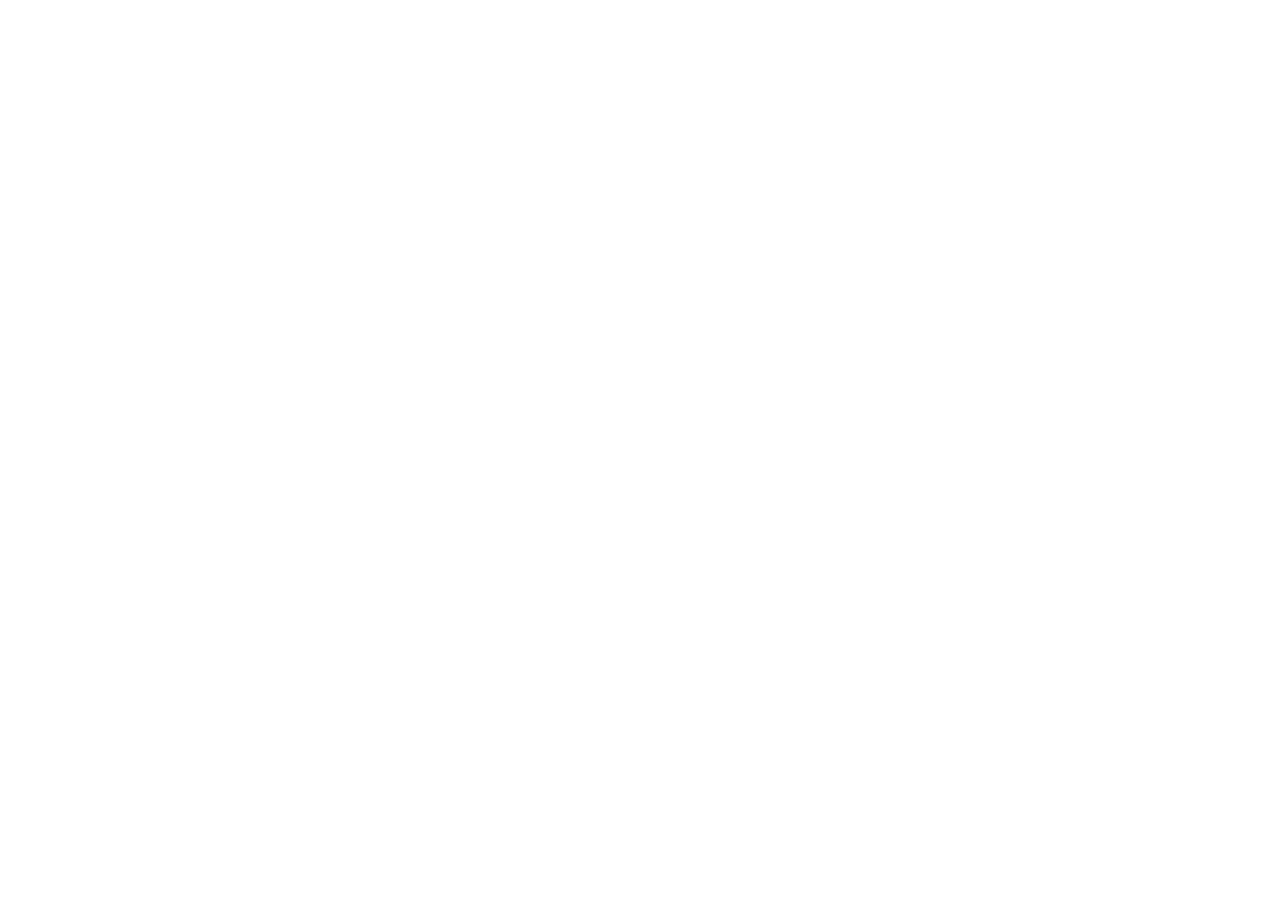
==== index.html @ 0631e87c "first commit" ====
<!DOCTYPE html>
<html lang="en">
<head>
    <meta charset="UTF-8">
    <meta name="viewport" content="width=device-width, initial-scale=1.0">
    <title>Document</title>
    <link rel="stylesheet" href="./style.css">
    <script defer src="./script.js"></script>
</head>
<body>


</body>
</html>
---- style.css ----
@media screen and (max-width: 768px) {
body{
        display: flex; 
        flex-direction: column;
        align-items: center;
        text-align: center;
    }
}
@media screen and (min-width: 768px) and (max-width: 1280px) {
body{
        display: grid;
        grid-template-columns: 1fr 6fr;
        grid-template-rows: 20vh 60vh 10vh;
        
    }
}
@media screen and (min-width: 1280px) {
body{
        display: grid;
        grid-template-columns: 1fr 6fr;
        grid-template-rows: 10vh 40vh 10vh;
        
    }
}
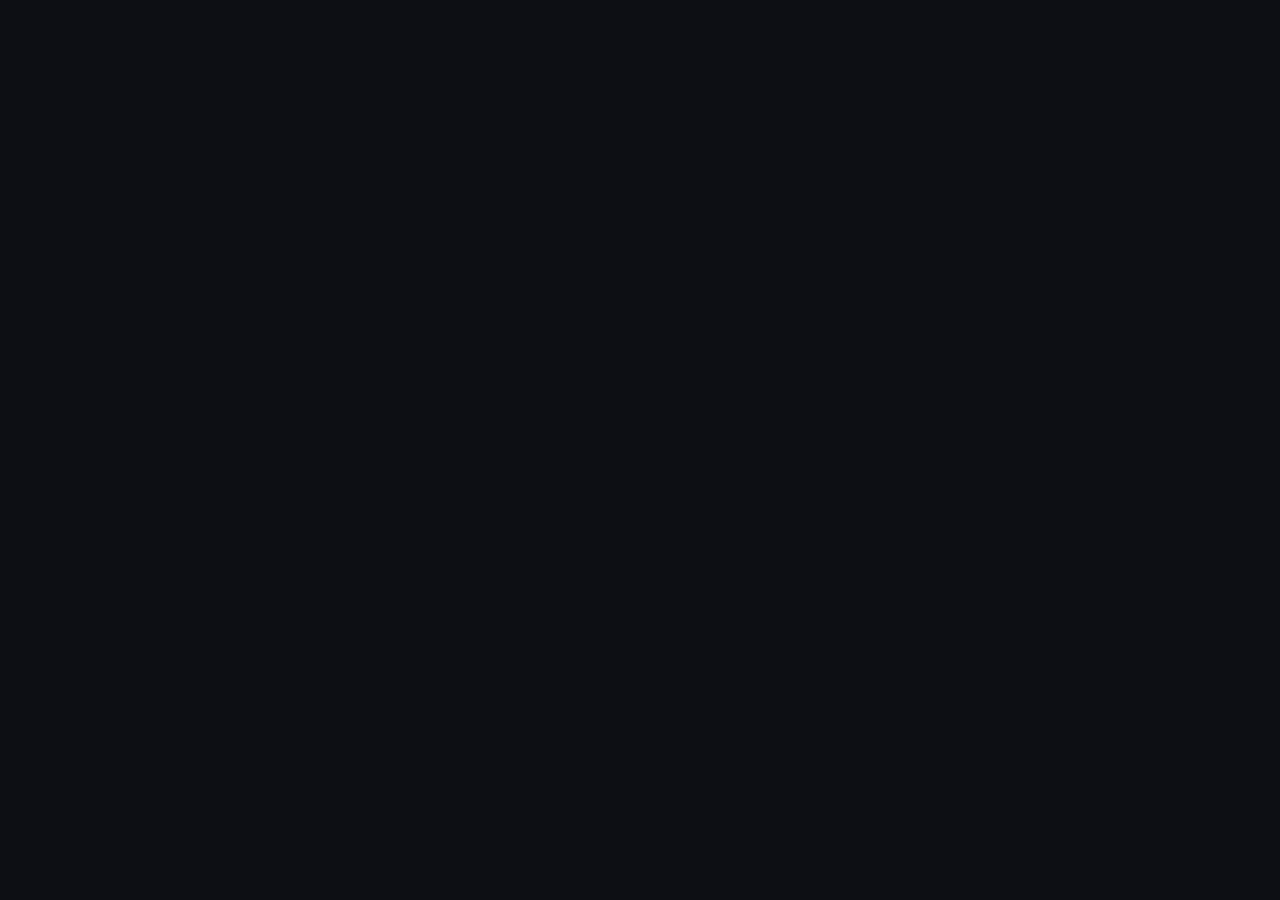
==== commit 2d1bcf3d: "första dag" ====
--- a/index.html
+++ b/index.html
@@ -3,9 +3,12 @@
 <head>
     <meta charset="UTF-8">
     <meta name="viewport" content="width=device-width, initial-scale=1.0">
-    <title>Document</title>
+    <title>TechShop</title>
     <link rel="stylesheet" href="./style.css">
     <script defer src="./script.js"></script>
+    <link rel="preconnect" href="https://fonts.googleapis.com">
+  <link rel="preconnect" href="https://fonts.gstatic.com" crossorigin>
+  <link href="https://fonts.googleapis.com/css2?family=Space+Grotesk:wght@400;500;600;700&family=Syne:wght@700;800&family=JetBrains+Mono:wght@400;600&display=swap" rel="stylesheet">
 </head>
 <body>
 
--- a/style.css
+++ b/style.css
@@ -1,4 +1,86 @@
-@media screen and (max-width: 768px) {
+@import url('https://fonts.googleapis.com/css2?family=Space+Grotesk:wght@400;500;600;700&family=Syne:wght@700;800&family=JetBrains+Mono:wght@400;600&display=swap');
+/* --- CSS Variabler --- */
+:root {
+  --bg-page:         #0D0F14;
+  --bg-card:         #161920;
+  --bg-nav:          #0D0F14;
+  --bg-hero:         #111318;
+  --color-accent:    #00E5FF;
+  --color-accent2:   #7C4DFF;
+  --color-price:     #00E5FF;
+  --color-text:      #E8EAF0;
+  --color-muted:     #8890A4;
+  --color-border:    #252A35;
+  --color-success:   #00BFA5;
+  --color-danger:    #FF5252;
+  --font-heading:    'Syne', sans-serif;
+  --font-body:       'Space Grotesk', sans-serif;
+  --font-mono:       'JetBrains Mono', monospace;
+  --shadow-card:     0 4px 24px rgba(0, 229, 255, 0.06);
+  --shadow-hover:    0 8px 40px rgba(0, 229, 255, 0.18);
+  --radius:          12px;
+  --radius-sm:       8px;
+  --transition:      all 0.25s cubic-bezier(0.4, 0, 0.2, 1);
+
+  /* Textstorlekar – Dator */
+  --h1-size:  2.6rem;
+  --h2-size:  1.8rem;
+  --h3-size:  1.2rem;
+  --p-size:   1rem;
+}
+
+*, *::before, *::after {
+  box-sizing: border-box;
+  margin: 0;
+  padding: 0;
+}
+
+html {
+  scroll-behavior: smooth;
+  font-size: 16px;
+}
+
+body {
+  font-family: var(--font-body);
+  background-color: var(--bg-page);
+  color: var(--color-text);
+  line-height: 1.6;
+  min-height: 100vh;
+}
+
+a {
+  color: var(--color-accent);
+  text-decoration: none;
+  transition: var(--transition);
+}
+
+a:hover, a:focus {
+  color: #fff;
+  text-decoration: underline;
+  outline: 2px solid var(--color-accent);
+  outline-offset: 2px;
+}
+
+/* --- TABLETT: 2 kolumner (768px – 1199px) --- */
+@media (max-width: 1199px) {
+  :root {
+    --h1-size: 2rem;
+    --h2-size: 1.5rem;
+    --h3-size: 1.1rem;
+    --p-size:  0.95rem;
+  }
+
+}
+
+/* --- MOBIL: 1 kolumn (under 768px) --- */
+@media (max-width: 767px) {
+  :root {
+    --h1-size: 1.7rem;
+    --h2-size: 1.25rem;
+    --h3-size: 1rem;
+    --p-size:  0.9rem;
+  }
+
 body{
         display: flex; 
         flex-direction: column;
@@ -6,19 +88,3 @@
         text-align: center;
     }
 }
-@media screen and (min-width: 768px) and (max-width: 1280px) {
-body{
-        display: grid;
-        grid-template-columns: 1fr 6fr;
-        grid-template-rows: 20vh 60vh 10vh;
-        
-    }
-}
-@media screen and (min-width: 1280px) {
-body{
-        display: grid;
-        grid-template-columns: 1fr 6fr;
-        grid-template-rows: 10vh 40vh 10vh;
-        
-    }
-}
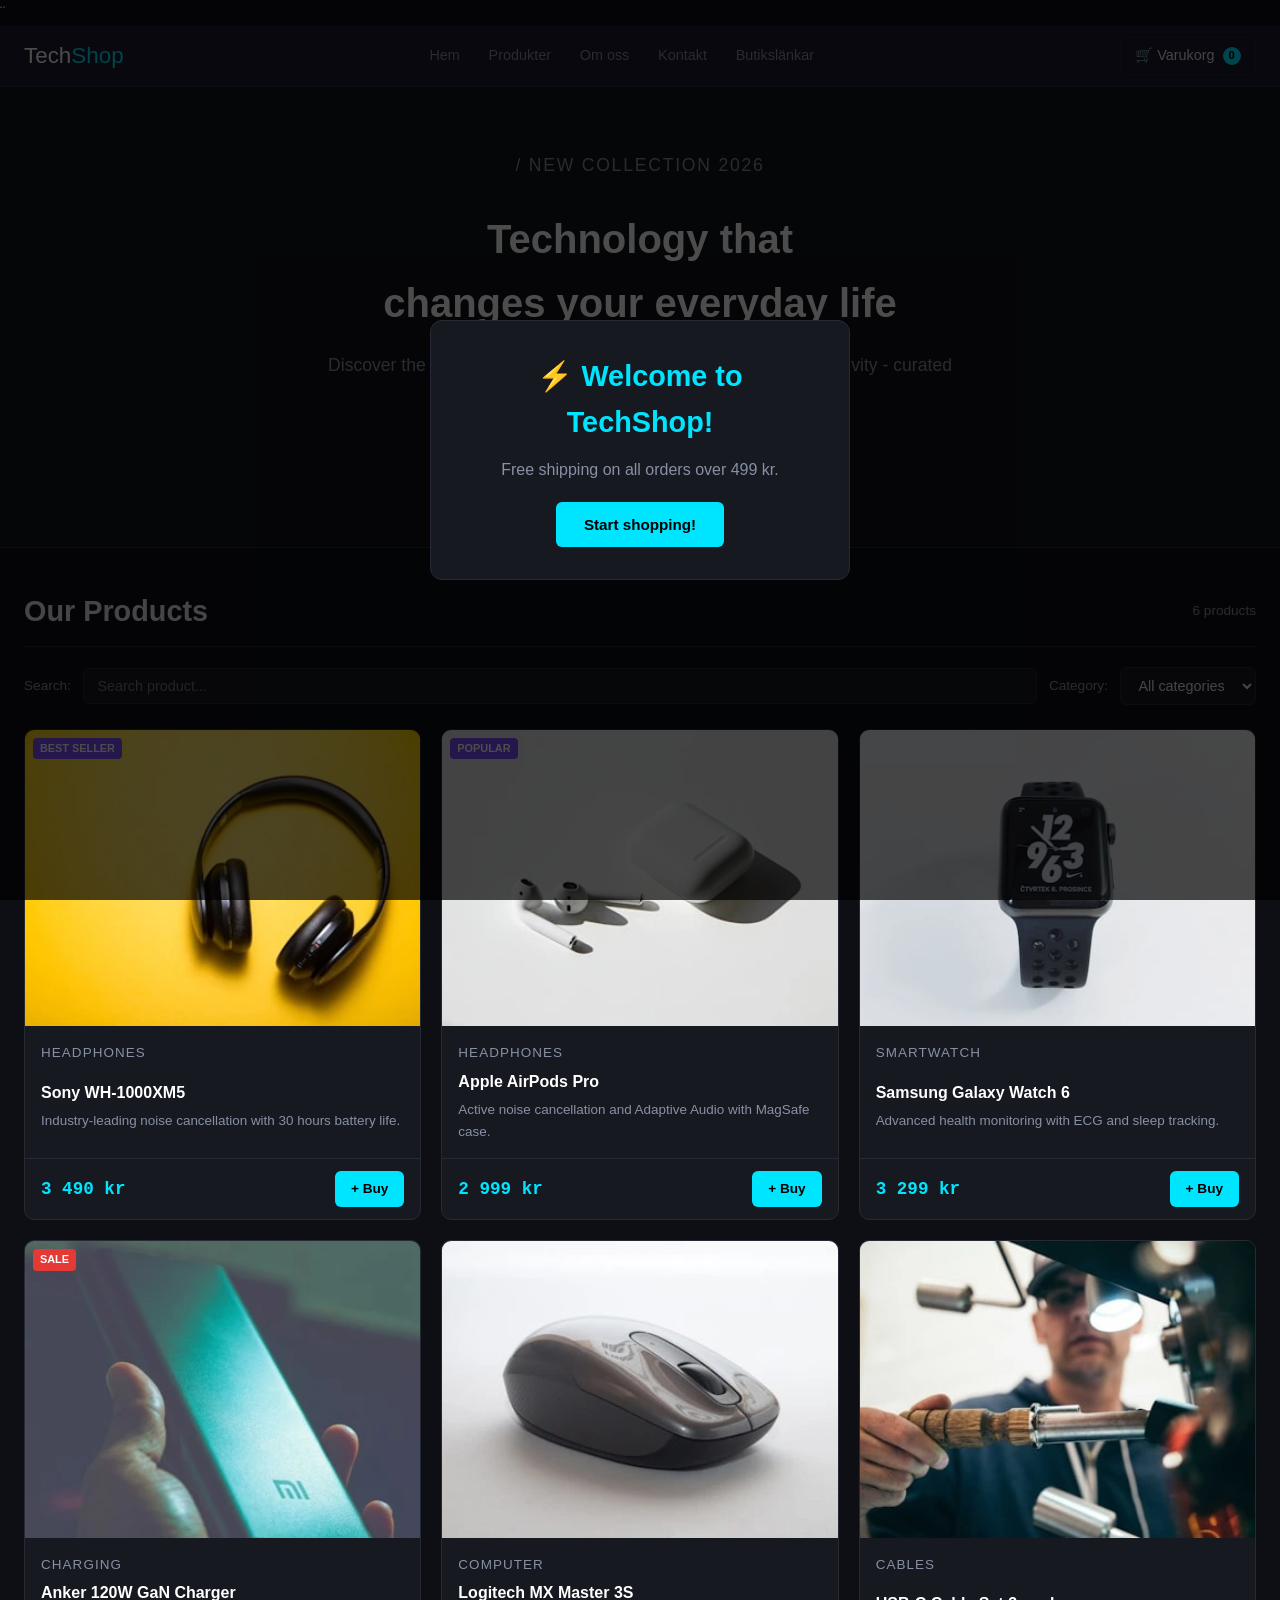
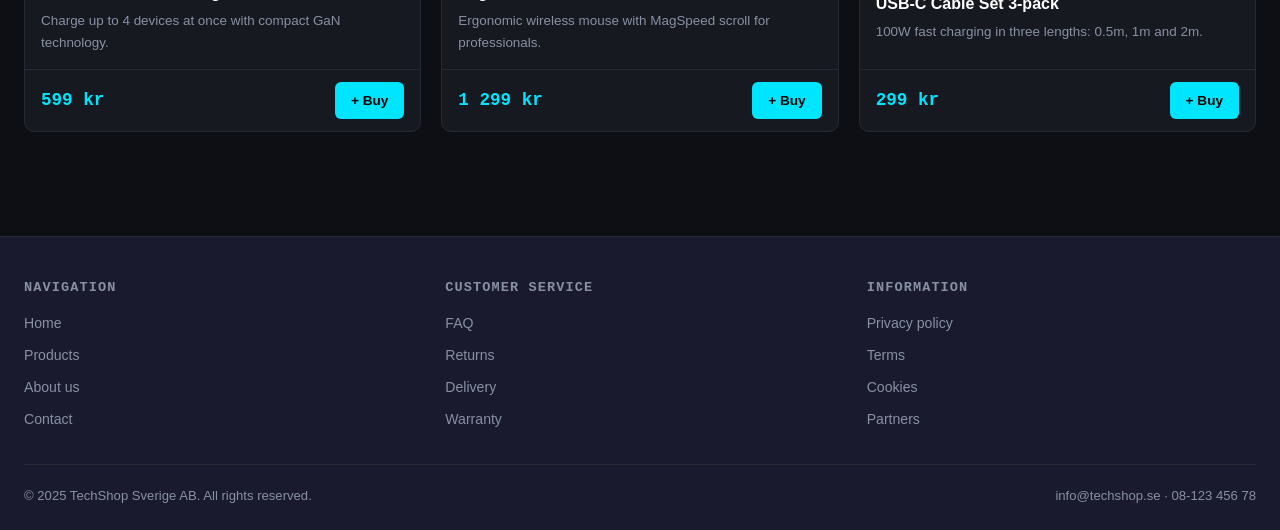
==== commit 3e680768: "Js,Css,typ-klar" ====
--- a/index.html
+++ b/index.html
@@ -10,8 +10,267 @@
   <link rel="preconnect" href="https://fonts.gstatic.com" crossorigin>
   <link href="https://fonts.googleapis.com/css2?family=Space+Grotesk:wght@400;500;600;700&family=Syne:wght@700;800&family=JetBrains+Mono:wght@400;600&display=swap" rel="stylesheet">
 </head>
-<body>
-
-
+<body>¨
+
+<!-- SIDHUVUD -->
+<header class="site-header">
+  <div class="nav-inner">
+
+    <a class="logo" href="#">Tech<span>Shop</span></a>
+
+    <ul class="nav-links">
+      <li><a href="#">Hem</a></li>
+      <li><a href="#">Produkter</a></li>
+      <li><a href="#">Om oss</a></li>
+      <li><a href="#">Kontakt</a></li>
+      <li><a href="#">Butikslänkar</a></li>
+    </ul>
+
+    <button class="varukorg-btn" onclick="oppnaVarukorg()" type="button">
+      🛒 Varukorg
+      <span class="varukorg-antal">0</span>
+    </button>
+
+    <button class="hamburger" onclick="toggleMobiMeny()" type="button" aria-label="toggler">
+      <span></span>
+      <span></span>
+      <span></span>
+    </button>
+
+  </div>
+
+  <nav id="mobileMenu" aria-label="Menu">
+    <a href="#">🏠 Hem</a>
+    <a href="#">🛍️ Produkter</a>
+    <a href="#">[i] Om oss</a>
+    <a href="#">📞 Kontakt</a>
+    <a href="#">🔗 Butikslänkar</a>
+    <a href="#">🛒 Varukorg</a>
+  </nav>
+</header>
+
+
+<!-- HERO-SEKTION -->
+<section class="hero">
+  <div class="hero-inner">
+    <p class="hero-label">/ New collection 2026</p>
+    <h1>Technology that<br>changes your everyday life</h1>
+    <p>Discover the best gadgets for audio, time, productivity and connectivity - curated for you.</p>
+    <a href="#products" class="hero-btn">See products →</a>
+  </div>
+</section>
+
+
+<!-- PRODUKTER -->
+<section id="products">
+  <div class="section-header">
+    <h2>Our Products</h2>
+    <span>6 products</span>
+  </div>
+
+  <!-- Sök och filter -->
+  <div class="search-bar">
+    <label for="search-input">Search:</label>
+    <input
+      type="search"
+      id="search-input"
+      placeholder="Search product..."
+      oninput="filterProducts()"
+      autocomplete="off">
+
+    <label for="filter-category">Category:</label>
+    <select id="filter-category" onchange="filterProducts()">
+      <option value="">All categories</option>
+      <option value="Headphones">Headphones</option>
+      <option value="Smartwatch">Smartwatch</option>
+      <option value="Charging">Charging</option>
+      <option value="Computer">Computer</option>
+      <option value="Cables">Cables</option>
+    </select>
+  </div>
+
+  <!-- Produktgrid -->
+  <div class="product-grid" id="product-grid">
+
+    <article class="product-card">
+      <div class="card-img">
+        <span class="badge">Best seller</span>
+        <img src="img/web 2.1.webp" alt="Sony WH-1000XM5 headphones">
+      </div>
+
+      <div class="card-info">
+        <p class="category">Headphones</p>
+        <h3>Sony WH-1000XM5</h3>
+        <p>Industry-leading noise cancellation with 30 hours battery life.</p>
+      </div>
+      <div class="card-footer">
+        <span class="price">3 490 kr</span>
+        <button type="button" onclick="addToCart(1)">+ Buy</button>
+      </div>
+    </article>
+
+    <article class="product-card">
+      <div class="card-img">
+        <span class="badge">Popular</span>
+        <img src="img/web 2.11.webp" alt="Apple AirPods Pro earbuds">
+      </div>
+      <div class="card-info">
+        <p class="category">Headphones</p>
+        <h3>Apple AirPods Pro</h3>
+        <p>Active noise cancellation and Adaptive Audio with MagSafe case.</p>
+      </div>
+      <div class="card-footer">
+        <span class="price">2 999 kr</span>
+        <button type="button" onclick="addToCart(2)">+ Buy</button>
+      </div>
+    </article>
+
+    <article class="product-card">
+      <div class="card-img">
+        <img src="img/web 2.12.webp" alt="Samsung Galaxy Watch 6 smartwatch">
+      </div>
+      <div class="card-info">
+        <p class="category">Smartwatch</p>
+        <h3>Samsung Galaxy Watch 6</h3>
+        <p>Advanced health monitoring with ECG and sleep tracking.</p>
+      </div>
+      <div class="card-footer">
+        <span class="price">3 299 kr</span>
+        <button type="button" onclick="addToCart(3)">+ Buy</button>
+      </div>
+    </article>
+
+    <article class="product-card">
+      <div class="card-img">
+        <span class="badge sale">Sale</span>
+        <img src="img/web 2.13.webp" alt="Anker 120W GaN charger">
+      </div>
+      <div class="card-info">
+        <p class="category">Charging</p>
+        <h3>Anker 120W GaN Charger</h3>
+        <p>Charge up to 4 devices at once with compact GaN technology.</p>
+      </div>
+      <div class="card-footer">
+        <span class="price">599 kr</span>
+        <button type="button" onclick="addToCart(4)">+ Buy</button>
+      </div>
+    </article>
+
+    <article class="product-card">
+      <div class="card-img">
+        <img src="img/web 2.14.webp" alt="Logitech MX Master 3S mouse">
+      </div>
+      <div class="card-info">
+        <p class="category">Computer</p>
+        <h3>Logitech MX Master 3S</h3>
+        <p>Ergonomic wireless mouse with MagSpeed scroll for professionals.</p>
+      </div>
+      <div class="card-footer">
+        <span class="price">1 299 kr</span>
+        <button type="button" onclick="addToCart(5)">+ Buy</button>
+      </div>
+    </article>
+
+    <article class="product-card">
+      <div class="card-img">
+        <img src="img/web 2.15.webp" alt="USB-C cable set 3-pack">
+      </div>
+      <div class="card-info">
+        <p class="category">Cables</p>
+        <h3>USB-C Cable Set 3-pack</h3>
+        <p>100W fast charging in three lengths: 0.5m, 1m and 2m.</p>
+      </div>
+      <div class="card-footer">
+        <span class="price">299 kr</span>
+        <button type="button" onclick="addToCart(6)">+ Buy</button>
+      </div>
+    </article>
+
+  </div>
+</section>
+
+
+<!-- SIDFOT -->
+<footer>
+  <div class="footer-links">
+    <nav aria-label="Navigering">
+      <h3>Navigation</h3>
+      <ul>
+        <li><a href="#">Home</a></li>
+        <li><a href="#">Products</a></li>
+        <li><a href="#">About us</a></li>
+        <li><a href="#">Contact</a></li>
+      </ul>
+    </nav>
+
+    <nav aria-label="Kundtjänst">
+      <h3>Customer service</h3>
+      <ul>
+        <li><a href="#">FAQ</a></li>
+        <li><a href="#">Returns</a></li>
+        <li><a href="#">Delivery</a></li>
+        <li><a href="#">Warranty</a></li>
+      </ul>
+    </nav>
+
+    <nav aria-label="Information">
+      <h3>Information</h3>
+      <ul>
+        <li><a href="#">Privacy policy</a></li>
+        <li><a href="#">Terms</a></li>
+        <li><a href="#">Cookies</a></li>
+        <li><a href="#">Partners</a></li>
+      </ul>
+    </nav>
+
+  </div>
+
+  <div class="footer-bottom">
+    <span>© 2025 TechShop Sverige AB. All rights reserved.</span>
+    <span>info@techshop.se · 08-123 456 78</span>
+  </div>
+</footer>
+
+
+<!-- VARUKORG -->
+<div class="overlay" id="overlay" onclick="stangVarukorg()"></div>
+
+<aside class="cart-panel" id="cart-panel">
+  <div class="cart-top">
+    <h2>🛒 Cart</h2>
+    <button onclick="stangVarukorg()" type="button">✕</button>
+  </div>
+
+  <div class="cart-items" id="cart-items">
+
+  <!-- fylls av JS -->
+  </div>
+
+  <div class="cart-bottom">
+    <div class="cart-total">
+      <span>Total:</span>
+      <span id="cart-total">0 kr</span>
+    </div>
+    <button class="checkout-btn" onclick="checkout()" type="button">Go to checkout →</button>
+    <button class="clear-btn" onclick="clearCart()" type="button">Clear cart</button>
+  </div>
+</aside>
+
+
+<!-- VÄLKOMST-POPUP -->
+<div class="popup" id="popup">
+  <div class="popup-box">
+    <h2>⚡ Welcome to TechShop!</h2>
+    <p>Free shipping on all orders over 499 kr.</p>
+    <button onclick="closePopup()" type="button">Start shopping!</button>
+  </div>
+</div>
+
+
+<!-- TOAST-NOTIFIKATION -->
+<div class="toast" id="toast"></div>
+
+
+<script src="js/script.js"></script>
 </body>
-</html>+</html>
--- a/style.css
+++ b/style.css
@@ -1,90 +1,779 @@
-@import url('https://fonts.googleapis.com/css2?family=Space+Grotesk:wght@400;500;600;700&family=Syne:wght@700;800&family=JetBrains+Mono:wght@400;600&display=swap');
-/* --- CSS Variabler --- */
+/* Variabler */
 :root {
-  --bg-page:         #0D0F14;
-  --bg-card:         #161920;
-  --bg-nav:          #0D0F14;
-  --bg-hero:         #111318;
-  --color-accent:    #00E5FF;
-  --color-accent2:   #7C4DFF;
-  --color-price:     #00E5FF;
-  --color-text:      #E8EAF0;
-  --color-muted:     #8890A4;
-  --color-border:    #252A35;
-  --color-success:   #00BFA5;
-  --color-danger:    #FF5252;
-  --font-heading:    'Syne', sans-serif;
-  --font-body:       'Space Grotesk', sans-serif;
-  --font-mono:       'JetBrains Mono', monospace;
-  --shadow-card:     0 4px 24px rgba(0, 229, 255, 0.06);
-  --shadow-hover:    0 8px 40px rgba(0, 229, 255, 0.18);
-  --radius:          12px;
-  --radius-sm:       8px;
-  --transition:      all 0.25s cubic-bezier(0.4, 0, 0.2, 1);
-
-  /* Textstorlekar – Dator */
-  --h1-size:  2.6rem;
-  --h2-size:  1.8rem;
-  --h3-size:  1.2rem;
-  --p-size:   1rem;
-}
-
-*, *::before, *::after {
+  --bg:      #0D0F14;
+  --bg-card: #161920;
+  --nav-bg:  #1A1A2E;
+  --accent:  #00E5FF;
+  --text:    #E8EAF0;
+  --muted:   #8890A4;
+  --border:  #252A35;
+}
+
+/* Reset */
+* {
   box-sizing: border-box;
   margin: 0;
   padding: 0;
 }
 
-html {
-  scroll-behavior: smooth;
-  font-size: 16px;
-}
-
-body {
-  font-family: var(--font-body);
-  background-color: var(--bg-page);
-  color: var(--color-text);
+body, button {
+  background-color: var(--bg);
+  color: var(--text);
+  font-family: 'Space Grotesk', Arial, sans-serif;
   line-height: 1.6;
-  min-height: 100vh;
-}
+}
+
+h1, h2, h3 {
+  font-family: 'Syne', sans-serif;
+}
+
+h1 { font-size: 2.5rem; }
+h2 { font-size: 1.8rem; }
+h3 { font-size: 1.1rem; }
 
 a {
-  color: var(--color-accent);
+  color: var(--accent);
   text-decoration: none;
-  transition: var(--transition);
-}
-
-a:hover, a:focus {
-  color: #fff;
+}
+
+a:hover {
   text-decoration: underline;
-  outline: 2px solid var(--color-accent);
-  outline-offset: 2px;
-}
-
-/* --- TABLETT: 2 kolumner (768px – 1199px) --- */
-@media (max-width: 1199px) {
-  :root {
-    --h1-size: 2rem;
-    --h2-size: 1.5rem;
-    --h3-size: 1.1rem;
-    --p-size:  0.95rem;
+}
+
+img {
+  max-width: 100%;
+}
+
+ul {
+  list-style: none;
+}
+
+/* Sishuvud*/
+.site-header {
+  background-color: var(--nav-bg);
+  border-bottom: 1px solid var(--border);
+  position: sticky;
+  top: 0;
+  z-index: 100;
+}
+
+.nav-inner {
+  display: flex;
+  align-items: center;
+  justify-content: space-between;
+  max-width: 1300px;
+  margin: 0 auto;
+  padding: 0 1.5rem;
+  height: 60px;
+}
+
+.logo {
+  font-family: 'Syne', sans-serif;
+  font-size: 1.4rem;
+  color: #fff;
+  text-decoration: none;
+}
+
+.logo span {
+  color: var(--accent);
+}
+
+.nav-links {
+  display: flex;
+  gap: 0.2rem;
+}
+
+.nav-links a {
+  color: var(--muted);
+  padding: 0.4rem 0.8rem;
+  border-radius: 6px;
+  font-size: 0.9rem;
+  text-decoration: none;
+}
+
+.nav-links a:hover {
+  color: #fff;
+  background-color: rgba(255,255,255,0.06);
+}
+
+.varukorg-btn {
+  background: none;
+  border: 1px solid var(--border);
+  border-radius: 6px;
+  color: var(--text);
+  font-size: 0.9rem;
+  padding: 0.4rem 0.9rem;
+  cursor: pointer;
+  display: flex;
+  align-items: center;
+  gap: 0.5rem;
+}
+
+.varukorg-btn:hover {
+  border-color: var(--accent);
+  color: var(--accent);
+}
+
+.varukorg-antal {
+  background-color: var(--accent);
+  color: #000;
+  font-size: 0.7rem;
+  font-weight: 700;
+  width: 18px;
+  height: 18px;
+  border-radius: 50%;
+  display: flex;
+  align-items: center;
+  justify-content: center;
+}
+
+/* Hamburger/döljs på dator */
+.hamburger {
+  display: none;
+  flex-direction: column;
+  gap: 5px;
+  background: none;
+  border: 1px solid var(--border);
+  border-radius: 6px;
+  padding: 0.4rem 0.55rem;
+  cursor: pointer;
+}
+
+.hamburger span {
+  display: block;
+  width: 20px;
+  height: 2px;
+  background-color: var(--text);
+}
+
+/* Mobilmeny */
+#mobileMenu {
+  display: none;
+  flex-direction: column;
+  background-color: var(--nav-bg);
+  border-top: 1px solid var(--border);
+  padding: 0.75rem 1.5rem;
+}
+
+#mobileMenu a {
+  color: var(--muted);
+  padding: 0.6rem 0;
+  border-bottom: 1px solid var(--border);
+  font-size: 1rem;
+}
+
+#mobileMenu a:hover {
+  color: #fff;
+  text-decoration: none;
+}
+
+#mobileMenu.open {
+  display: flex;
+}
+
+/* HERO */
+.hero {
+  background-color: #111318;
+  border-bottom: 1px solid var(--border);
+  padding: 4rem 1.5rem;
+  text-align: center;
+}
+
+.hero-inner {
+  max-width: 640px;
+  margin: 0 auto;
+}
+
+.hero-label {
+  color: var(--accent);
+  font-size: 0.8rem;
+  letter-spacing: 0.1em;
+  text-transform: uppercase;
+  margin-bottom: 1rem;
+}
+
+.hero h1 {
+  color: #fff;
+  margin-bottom: 1rem;
+}
+
+.hero-inner p {
+  color: var(--muted);
+  font-size: 1.1rem;
+  margin-bottom: 1.75rem;
+}
+
+.hero-btn {
+  background-color: var(--accent);
+  color: #000;
+  font-family: 'Space Grotesk', sans-serif;
+  font-weight: 700;
+  font-size: 0.95rem;
+  padding: 0.75rem 1.75rem;
+  border-radius: 8px;
+  text-decoration: none;
+  display: inline-block;
+}
+
+.hero-btn:hover {
+  background-color: #fff;
+}
+
+/* Produkter */
+#products {
+  max-width: 1300px;
+  margin: 0 auto;
+  padding: 2.5rem 1.5rem;
+}
+
+.section-header {
+  display: flex;
+  justify-content: space-between;
+  align-items: center;
+  margin-bottom: 1.25rem;
+  padding-bottom: 0.75rem;
+  border-bottom: 1px solid var(--border);
+}
+
+.section-header span {
+  color: var(--muted);
+  font-size: 0.85rem;
+}
+
+/* Sökfält */
+.search-bar {
+  display: flex;
+  align-items: center;
+  gap: 0.75rem;
+  margin-bottom: 1.5rem;
+  flex-wrap: wrap;
+}
+
+.search-bar label {
+  color: var(--muted);
+  font-size: 0.85rem;
+}
+
+.search-bar input {
+  flex: 1;
+  min-width: 180px;
+  background-color: var(--bg-card);
+  border: 1px solid var(--border);
+  border-radius: 6px;
+  color: var(--text);
+  font-family: 'Space Grotesk', sans-serif;
+  font-size: 0.9rem;
+  padding: 0.55rem 0.85rem;
+}
+
+.search-bar input:focus {
+  outline: 2px solid var(--accent);
+  border-color: var(--accent);
+}
+
+.search-bar select {
+  background-color: var(--bg-card);
+  border: 1px solid var(--border);
+  border-radius: 6px;
+  color: var(--text);
+  font-family: 'Space Grotesk', sans-serif;
+  font-size: 0.9rem;
+  padding: 0.55rem 0.85rem;
+  cursor: pointer;
+}
+
+.search-bar select:focus {
+  outline: 2px solid var(--accent);
+}
+
+/* PRODUKTGRID - Dator: 3 kol, Surfplatta: 2 kol, Mobil: 1 kol */
+.product-grid {
+  display: grid;
+  grid-template-columns: repeat(3, 1fr);
+  gap: 1.25rem;
+}
+
+/* Produktkort */
+.product-card {
+  background-color: var(--bg-card);
+  border: 1px solid var(--border);
+  border-radius: 10px;
+  overflow: hidden;
+  display: flex;
+  flex-direction: column;
+}
+
+.product-card:hover {
+  border-color: rgba(0, 229, 255, 0.4);
+  transform: translateY(-3px);
+  transition: 0.2s;
+}
+
+.card-img {
+  background-color: #1a1d24;
+  aspect-ratio: 4/3;
+  overflow: hidden;
+  position: relative;
+}
+
+.card-img img {
+  width: 100%;
+  height: 100%;
+  object-fit: cover;
+}
+
+.badge {
+  position: absolute;
+  top: 8px;
+  left: 8px;
+  background-color: #7C4DFF;
+  color: #fff;
+  font-size: 0.68rem;
+  font-weight: 700;
+  padding: 2px 7px;
+  border-radius: 4px;
+  text-transform: uppercase;
+}
+
+.badge.sale {
+  background-color: #E53935;
+}
+
+.card-info {
+  padding: 1rem;
+  flex: 1;
+  display: flex;
+  flex-direction: column;
+  gap: 0.3rem;
+}
+
+.category {
+  color: var(--accent);
+  font-size: 0.72rem;
+  text-transform: uppercase;
+  letter-spacing: 0.08em;
+}
+
+.card-info h3 {
+  color: #fff;
+  font-size: 1rem;
+}
+
+.card-info p {
+  color: var(--muted);
+  font-size: 0.84rem;
+  flex: 1;
+}
+
+.card-footer {
+  display: flex;
+  align-items: center;
+  justify-content: space-between;
+  padding: 0.75rem 1rem;
+  border-top: 1px solid var(--border);
+}
+
+.price {
+  color: var(--accent);
+  font-family: 'JetBrains Mono', monospace;
+  font-size: 1.1rem;
+  font-weight: 600;
+}
+
+.card-footer button {
+  background-color: var(--accent);
+  color: #000;
+  border: none;
+  border-radius: 6px;
+  font-size: 0.85rem;
+  font-weight: 700;
+  padding: 0.45rem 1rem;
+  cursor: pointer;
+}
+
+.card-footer button:hover {
+  background-color: #fff;
+}
+
+.card-footer button.added {
+  background-color: #00BFA5;
+  color: #fff;
+}
+
+/* SIDFOT */
+footer {
+  background-color: var(--nav-bg);
+  border-top: 1px solid var(--border);
+  margin-top: 4rem;
+  padding: 2.5rem 1.5rem 1.5rem;
+}
+
+.footer-links {
+  max-width: 1300px;
+  margin: 0 auto;
+  display: grid;
+  grid-template-columns: repeat(3, 1fr);
+  gap: 2rem;
+  margin-bottom: 2rem;
+}
+
+.footer-links h3 {
+  font-size: 0.85rem;
+  font-family: monospace;
+  text-transform: uppercase;
+  letter-spacing: 0.08em;
+  color: var(--muted);
+  margin-bottom: 0.75rem;
+}
+
+.footer-links ul {
+  display: flex;
+  flex-direction: column;
+  gap: 0.4rem;
+}
+
+.footer-links a {
+  color: var(--muted);
+  font-size: 0.88rem;
+}
+
+.footer-links a:hover {
+  color: #fff;
+  text-decoration: none;
+}
+
+.footer-bottom {
+  max-width: 1300px;
+  margin: 0 auto;
+  display: flex;
+  justify-content: space-between;
+  flex-wrap: wrap;
+  gap: 0.5rem;
+  padding-top: 1.25rem;
+  border-top: 1px solid var(--border);
+  color: var(--muted);
+  font-size: 0.82rem;
+}
+
+/* VARUKORG */
+.overlay {
+  display: none;
+  position: fixed;
+  inset: 0;
+  background: rgba(0,0,0,0.6);
+  z-index: 200;
+}
+
+.overlay.open {
+  display: block;
+}
+
+.cart-panel {
+  position: fixed;
+  top: 0;
+  right: -420px;
+  width: 420px;
+  max-width: 100vw;
+  height: 100vh;
+  background-color: var(--bg-card);
+  border-left: 1px solid var(--border);
+  z-index: 201;
+  display: flex;
+  flex-direction: column;
+  transition: right 0.3s ease;
+}
+
+.cart-panel.open {
+  right: 0;
+}
+
+.cart-top {
+  display: flex;
+  justify-content: space-between;
+  align-items: center;
+  padding: 1.25rem 1.5rem;
+  border-bottom: 1px solid var(--border);
+}
+
+.cart-top h2 {
+  font-size: 1.1rem;
+}
+
+.cart-top button {
+  background: none;
+  border: 1px solid var(--border);
+  color: var(--text);
+  border-radius: 6px;
+  width: 32px;
+  height: 32px;
+  cursor: pointer;
+  font-size: 1rem;
+}
+
+.cart-top button:hover {
+  border-color: #FF5252;
+  color: #FF5252;
+}
+
+.cart-items {
+  flex: 1;
+  overflow-y: auto;
+  padding: 1rem 1.5rem;
+  display: flex;
+  flex-direction: column;
+  gap: 0.75rem;
+}
+
+.empty-msg {
+  text-align: center;
+  color: var(--muted);
+  padding: 2.5rem 1rem;
+}
+
+.cart-row {
+  background-color: var(--bg);
+  border: 1px solid var(--border);
+  border-radius: 8px;
+  display: flex;
+  align-items: center;
+  gap: 0.75rem;
+  padding: 0.75rem;
+}
+
+.cart-row img {
+  width: 50px;
+  height: 50px;
+  object-fit: cover;
+  border-radius: 6px;
+  background-color: #1a1d24;
+  flex-shrink: 0;
+}
+
+.cart-row-info {
+  flex: 1;
+}
+
+.cart-row-info p {
+  font-size: 0.88rem;
+  font-weight: 600;
+  color: #fff;
+}
+
+.cart-row-info span {
+  font-size: 0.82rem;
+  color: var(--accent);
+  font-family: monospace;
+}
+
+.qty {
+  display: flex;
+  align-items: center;
+  gap: 0.4rem;
+}
+
+.qty button {
+  background-color: var(--bg-card);
+  border: 1px solid var(--border);
+  color: var(--text);
+  border-radius: 4px;
+  width: 24px;
+  height: 24px;
+  cursor: pointer;
+}
+
+.qty button:hover {
+  border-color: var(--accent);
+  color: var(--accent);
+}
+
+.qty span {
+  font-size: 0.9rem;
+  min-width: 18px;
+  text-align: center;
+}
+
+.remove-btn {
+  background: none;
+  border: none;
+  color: var(--muted);
+  cursor: pointer;
+  font-size: 1rem;
+}
+
+.remove-btn:hover {
+  color: #FF5252;
+}
+
+.cart-bottom {
+  padding: 1.25rem 1.5rem;
+  border-top: 1px solid var(--border);
+  display: flex;
+  flex-direction: column;
+  gap: 0.75rem;
+}
+
+.cart-total {
+  display: flex;
+  justify-content: space-between;
+  align-items: center;
+}
+
+.cart-total span:first-child {
+  color: var(--muted);
+  font-size: 0.9rem;
+}
+
+#cart-total {
+  font-family: monospace;
+  font-size: 1.3rem;
+  font-weight: 700;
+  color: var(--accent);
+}
+
+.checkout-btn {
+  background-color: var(--accent);
+  color: #000;
+  border: none;
+  border-radius: 8px;
+  font-size: 1rem;
+  font-weight: 700;
+  padding: 0.85rem;
+  cursor: pointer;
+  width: 100%;
+}
+
+.checkout-btn:hover {
+  background-color: #fff;
+}
+
+.clear-btn {
+  background: none;
+  border: 1px solid var(--border);
+  color: var(--muted);
+  border-radius: 6px;
+  font-size: 0.85rem;
+  padding: 0.5rem;
+  cursor: pointer;
+  width: 100%;
+}
+
+.clear-btn:hover {
+  border-color: #FF5252;
+  color: #FF5252;
+}
+
+/* POPUP */
+.popup {
+  display: none;
+  position: fixed;
+  inset: 0;
+  background: rgba(0,0,0,0.7);
+  z-index: 500;
+  align-items: center;
+  justify-content: center;
+}
+
+.popup.open {
+  display: flex;
+}
+
+.popup-box {
+  background-color: var(--bg-card);
+  border: 1px solid var(--border);
+  border-radius: 12px;
+  padding: 2rem;
+  max-width: 420px;
+  width: 90%;
+  text-align: center;
+}
+
+.popup-box h2 {
+  color: var(--accent);
+  margin-bottom: 0.75rem;
+}
+
+.popup-box p {
+  color: var(--muted);
+  margin-bottom: 1.25rem;
+}
+
+.popup-box button {
+  background-color: var(--accent);
+  color: #000;
+  border: none;
+  border-radius: 6px;
+  font-weight: 700;
+  font-size: 0.95rem;
+  padding: 0.65rem 1.75rem;
+  cursor: pointer;
+}
+
+.popup-box button:hover {
+  background-color: #fff;
+}
+
+/* TOAST */
+.toast {
+  position: fixed;
+  bottom: 1.5rem;
+  left: 50%;
+  transform: translateX(-50%) translateY(80px);
+  background-color: #00BFA5;
+  color: #fff;
+  font-size: 0.9rem;
+  font-weight: 600;
+  padding: 0.65rem 1.4rem;
+  border-radius: 8px;
+  z-index: 300;
+  opacity: 0;
+  transition: all 0.3s ease;
+  pointer-events: none;
+}
+
+.toast.show {
+  opacity: 1;
+  transform: translateX(-50%) translateY(0);
+}
+
+/* SURFPLATTA/2 kolumner */
+@media (max-width: 1100px) { h1 {font-size:2rem;}
+
+  .product-grid {
+    grid-template-columns: repeat(2, 1fr);
   }
 
-}
-
-/* --- MOBIL: 1 kolumn (under 768px) --- */
-@media (max-width: 767px) {
-  :root {
-    --h1-size: 1.7rem;
-    --h2-size: 1.25rem;
-    --h3-size: 1rem;
-    --p-size:  0.9rem;
+  .footer-links {
+    grid-template-columns: repeat(2, 1fr);
   }
-
-body{
-        display: flex; 
-        flex-direction: column;
-        align-items: center;
-        text-align: center;
-    }
-}
+}
+
+/* MOBIL/1 kolumn */
+@media (max-width: 768px) {
+  h1 { font-size: 1.7rem; }
+  h2 { font-size: 1.25rem; }
+
+  .nav-links {
+    display: none;
+  }
+
+  .hamburger {
+    display: flex;
+  }
+
+  .product-grid {
+    grid-template-columns: 1fr;
+  }
+
+  .footer-links {
+    grid-template-columns: 1fr;
+  }
+
+  .footer-bottom {
+    flex-direction: column;
+  }
+
+  .search-bar {
+    flex-direction: column;
+    align-items: stretch;
+  }
+}
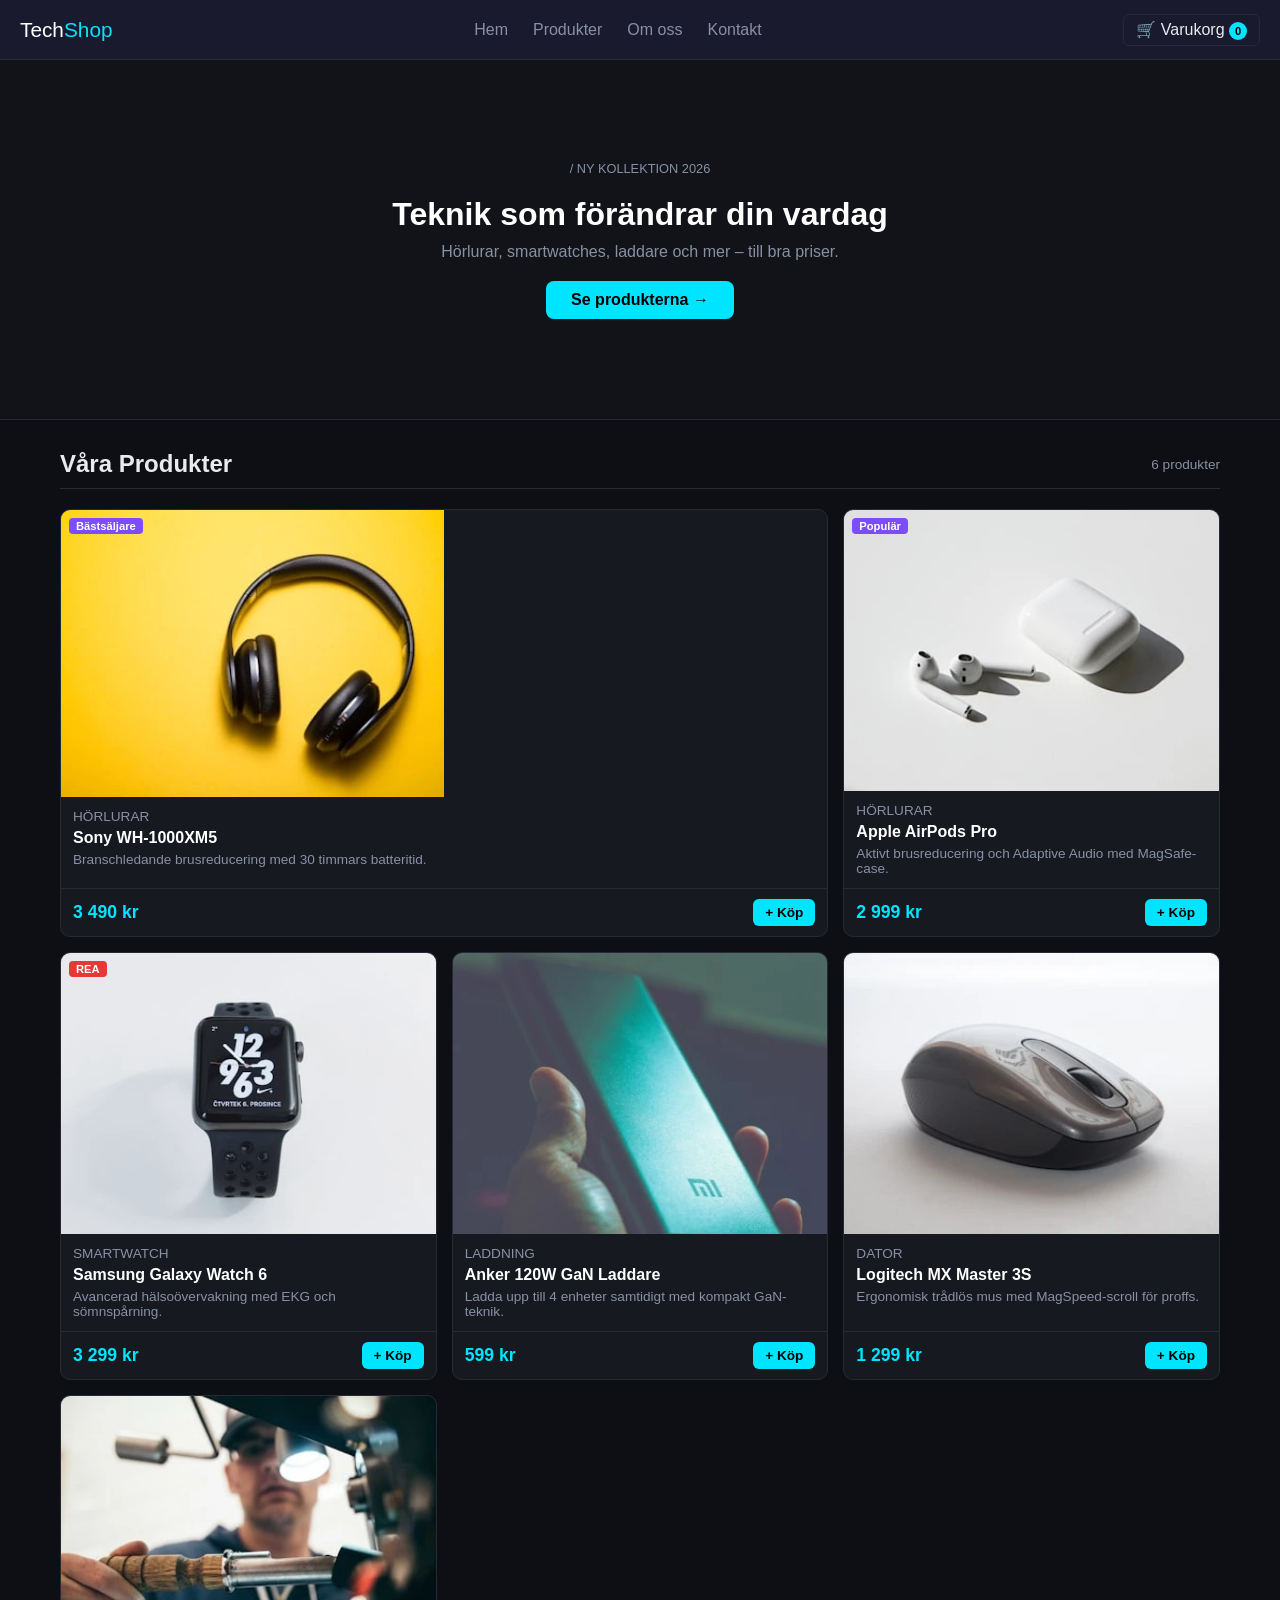
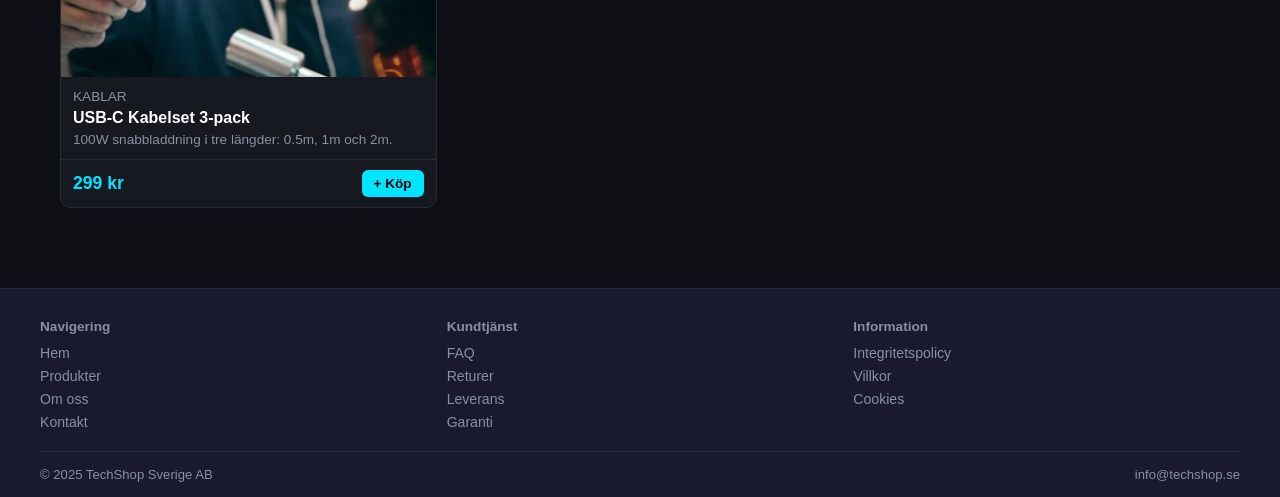
==== commit 0c155afb: "varukorg / main page html är klar" ====
--- a/index.html
+++ b/index.html
@@ -1,276 +1,187 @@
 <!DOCTYPE html>
-<html lang="en">
+<html lang="sv">
 <head>
-    <meta charset="UTF-8">
-    <meta name="viewport" content="width=device-width, initial-scale=1.0">
-    <title>TechShop</title>
-    <link rel="stylesheet" href="./style.css">
-    <script defer src="./script.js"></script>
-    <link rel="preconnect" href="https://fonts.googleapis.com">
+  <meta charset="UTF-8">
+  <meta name="viewport" content="width=device-width, initial-scale=1.0">
+  <title>TechShop</title>
+  <link rel="preconnect" href="https://fonts.googleapis.com">
   <link rel="preconnect" href="https://fonts.gstatic.com" crossorigin>
-  <link href="https://fonts.googleapis.com/css2?family=Space+Grotesk:wght@400;500;600;700&family=Syne:wght@700;800&family=JetBrains+Mono:wght@400;600&display=swap" rel="stylesheet">
+  <link href="https://fonts.googleapis.com/css2?family=Syne:wght@700&family=Space+Grotesk:wght@400;600&display=swap" rel="stylesheet">
+  <link rel="stylesheet" href="style.css">
 </head>
-<body>¨
+<body>
 
-<!-- SIDHUVUD -->
-<header class="site-header">
-  <div class="nav-inner">
+<!-- Sidhuvud -->
+<header class="sidhuvud">
+  <a class="logo" href="#">Tech<span>Shop</span></a>
 
-    <a class="logo" href="#">Tech<span>Shop</span></a>
+  <ul class="nav-lankar">
+    <li><a href="#">Hem</a></li>
+    <li><a href="#produkter">Produkter</a></li>
+    <li><a href="#">Om oss</a></li>
+    <li><a href="#">Kontakt</a></li>
+  </ul>
 
-    <ul class="nav-links">
-      <li><a href="#">Hem</a></li>
-      <li><a href="#">Produkter</a></li>
-      <li><a href="#">Om oss</a></li>
-      <li><a href="#">Kontakt</a></li>
-      <li><a href="#">Butikslänkar</a></li>
-    </ul>
-
-    <button class="varukorg-btn" onclick="oppnaVarukorg()" type="button">
-      🛒 Varukorg
-      <span class="varukorg-antal">0</span>
-    </button>
-
-    <button class="hamburger" onclick="toggleMobiMeny()" type="button" aria-label="toggler">
-      <span></span>
-      <span></span>
-      <span></span>
-    </button>
-
-  </div>
-
-  <nav id="mobileMenu" aria-label="Menu">
-    <a href="#">🏠 Hem</a>
-    <a href="#">🛍️ Produkter</a>
-    <a href="#">[i] Om oss</a>
-    <a href="#">📞 Kontakt</a>
-    <a href="#">🔗 Butikslänkar</a>
-    <a href="#">🛒 Varukorg</a>
-  </nav>
+  <a href="varukorg.html" class="varukorg-knapp">
+    🛒 Varukorg <span class="varukorg-antal" id="varukorg-antal">0</span>
+  </a>
 </header>
 
 
-<!-- HERO-SEKTION -->
+<!-- Hero -->
 <section class="hero">
   <div class="hero-inner">
-    <p class="hero-label">/ New collection 2026</p>
-    <h1>Technology that<br>changes your everyday life</h1>
-    <p>Discover the best gadgets for audio, time, productivity and connectivity - curated for you.</p>
-    <a href="#products" class="hero-btn">See products →</a>
+    <p class="hero-etikett">/ Ny kollektion 2026</p>
+    <h1>Teknik som förändrar din vardag</h1>
+    <p>Hörlurar, smartwatches, laddare och mer – till bra priser.</p>
+    <a href="#produkter" class="hero-knapp">Se produkterna →</a>
   </div>
 </section>
 
 
-<!-- PRODUKTER -->
-<section id="products">
-  <div class="section-header">
-    <h2>Our Products</h2>
-    <span>6 products</span>
+<!-- Produkter -->
+<section id="produkter">
+
+  <div class="sektion-rubrik">
+    <h2>Våra Produkter</h2>
+    <span>6 produkter</span>
   </div>
 
-  <!-- Sök och filter -->
-  <div class="search-bar">
-    <label for="search-input">Search:</label>
-    <input
-      type="search"
-      id="search-input"
-      placeholder="Search product..."
-      oninput="filterProducts()"
-      autocomplete="off">
+<div class="produkt-grid">
 
-    <label for="filter-category">Category:</label>
-    <select id="filter-category" onchange="filterProducts()">
-      <option value="">All categories</option>
-      <option value="Headphones">Headphones</option>
-      <option value="Smartwatch">Smartwatch</option>
-      <option value="Charging">Charging</option>
-      <option value="Computer">Computer</option>
-      <option value="Cables">Cables</option>
-    </select>
+<article class="produkt-kort kort-stor">
+  <div class="kort-bild">
+    <span class="badge">Bästsäljare</span>
+    <img src="img/web 2.1.webp" alt="Sony WH-1000XM5 trådlösa hörlurar med brusreducering">
   </div>
+  <div class="kort-info">
+    <p class="kategori">Hörlurar</p>
+    <h3>Sony WH-1000XM5</h3>
+    <p>Branschledande brusreducering med 30 timmars batteritid.</p>
+  </div>
+  <div class="kort-footer">
+    <span class="pris">3 490 kr</span>
+    <button type="button" onclick="laggTill('Sony WH-1000XM5', 3490)">+ Köp</button>
+  </div>
+</article>
 
-  <!-- Produktgrid -->
-  <div class="product-grid" id="product-grid">
+<article class="produkt-kort">
+  <div class="kort-bild">
+    <span class="badge">Populär</span>
+    <img src="img/web 2.11.webp" alt="Apple AirPods Pro med aktivt brusreducering och MagSafe">
+  </div>
+  <div class="kort-info">
+    <p class="kategori">Hörlurar</p>
+    <h3>Apple AirPods Pro</h3>
+    <p>Aktivt brusreducering och Adaptive Audio med MagSafe-case.</p>
+  </div>
+  <div class="kort-footer">
+    <span class="pris">2 999 kr</span>
+    <button type="button" onclick="laggTill('Apple AirPods Pro', 2999)">+ Köp</button>
+  </div>
+</article>
 
-    <article class="product-card">
-      <div class="card-img">
-        <span class="badge">Best seller</span>
-        <img src="img/web 2.1.webp" alt="Sony WH-1000XM5 headphones">
-      </div>
+<article class="produkt-kort">
+  <div class="kort-bild">
+    <span class="badge rea">REA</span>
+    <img src="img/web 2.12.webp" alt="Samsung Galaxy Watch 6 smartwatch med EKG och sömnspårning">
+  </div>
+  <div class="kort-info">
+    <p class="kategori">Smartwatch</p>
+    <h3>Samsung Galaxy Watch 6</h3>
+    <p>Avancerad hälsoövervakning med EKG och sömnspårning.</p>
+  </div>
+  <div class="kort-footer">
+    <span class="pris">3 299 kr</span>
+    <button type="button" onclick="laggTill('Samsung Galaxy Watch 6', 3299)">+ Köp</button>
+  </div>
+</article>
 
-      <div class="card-info">
-        <p class="category">Headphones</p>
-        <h3>Sony WH-1000XM5</h3>
-        <p>Industry-leading noise cancellation with 30 hours battery life.</p>
-      </div>
-      <div class="card-footer">
-        <span class="price">3 490 kr</span>
-        <button type="button" onclick="addToCart(1)">+ Buy</button>
-      </div>
-    </article>
+<article class="produkt-kort">
+  <div class="kort-bild">
+    <img src="img/web 2.13.webp" alt="Anker 120W GaN laddare för upp till 4 enheter">
+  </div>
+  <div class="kort-info">
+    <p class="kategori">Laddning</p>
+    <h3>Anker 120W GaN Laddare</h3>
+    <p>Ladda upp till 4 enheter samtidigt med kompakt GaN-teknik.</p>
+  </div>
+  <div class="kort-footer">
+    <span class="pris">599 kr</span>
+    <button type="button" onclick="laggTill('Anker 120W GaN Laddare', 599)">+ Köp</button>
+  </div>
+</article>
 
-    <article class="product-card">
-      <div class="card-img">
-        <span class="badge">Popular</span>
-        <img src="img/web 2.11.webp" alt="Apple AirPods Pro earbuds">
-      </div>
-      <div class="card-info">
-        <p class="category">Headphones</p>
-        <h3>Apple AirPods Pro</h3>
-        <p>Active noise cancellation and Adaptive Audio with MagSafe case.</p>
-      </div>
-      <div class="card-footer">
-        <span class="price">2 999 kr</span>
-        <button type="button" onclick="addToCart(2)">+ Buy</button>
-      </div>
-    </article>
+<article class="produkt-kort">
+  <div class="kort-bild">
+    <img src="img/web 2.14.webp" alt="Logitech MX Master 3S ergonomisk trådlös mus">
+  </div>
+  <div class="kort-info">
+    <p class="kategori">Dator</p>
+    <h3>Logitech MX Master 3S</h3>
+    <p>Ergonomisk trådlös mus med MagSpeed-scroll för proffs.</p>
+  </div>
+  <div class="kort-footer">
+    <span class="pris">1 299 kr</span>
+    <button type="button" onclick="laggTill('Logitech MX Master 3S', 1299)">+ Köp</button>
+  </div>
+</article>
 
-    <article class="product-card">
-      <div class="card-img">
-        <img src="img/web 2.12.webp" alt="Samsung Galaxy Watch 6 smartwatch">
-      </div>
-      <div class="card-info">
-        <p class="category">Smartwatch</p>
-        <h3>Samsung Galaxy Watch 6</h3>
-        <p>Advanced health monitoring with ECG and sleep tracking.</p>
-      </div>
-      <div class="card-footer">
-        <span class="price">3 299 kr</span>
-        <button type="button" onclick="addToCart(3)">+ Buy</button>
-      </div>
-    </article>
+<article class="produkt-kort">
+  <div class="kort-bild">
+    <img src="img/web 2.15.webp" alt="USB-C Kabelset 3-pack för snabbladdning i tre längder">
+  </div>
+  <div class="kort-info">
+    <p class="kategori">Kablar</p>
+    <h3>USB-C Kabelset 3-pack</h3>
+    <p>100W snabbladdning i tre längder: 0.5m, 1m och 2m.</p>
+  </div>
+  <div class="kort-footer">
+    <span class="pris">299 kr</span>
+    <button type="button" onclick="laggTill('USB-C Kabelset 3-pack', 299)">+ Köp</button>
+  </div>
+</article>
 
-    <article class="product-card">
-      <div class="card-img">
-        <span class="badge sale">Sale</span>
-        <img src="img/web 2.13.webp" alt="Anker 120W GaN charger">
-      </div>
-      <div class="card-info">
-        <p class="category">Charging</p>
-        <h3>Anker 120W GaN Charger</h3>
-        <p>Charge up to 4 devices at once with compact GaN technology.</p>
-      </div>
-      <div class="card-footer">
-        <span class="price">599 kr</span>
-        <button type="button" onclick="addToCart(4)">+ Buy</button>
-      </div>
-    </article>
-
-    <article class="product-card">
-      <div class="card-img">
-        <img src="img/web 2.14.webp" alt="Logitech MX Master 3S mouse">
-      </div>
-      <div class="card-info">
-        <p class="category">Computer</p>
-        <h3>Logitech MX Master 3S</h3>
-        <p>Ergonomic wireless mouse with MagSpeed scroll for professionals.</p>
-      </div>
-      <div class="card-footer">
-        <span class="price">1 299 kr</span>
-        <button type="button" onclick="addToCart(5)">+ Buy</button>
-      </div>
-    </article>
-
-    <article class="product-card">
-      <div class="card-img">
-        <img src="img/web 2.15.webp" alt="USB-C cable set 3-pack">
-      </div>
-      <div class="card-info">
-        <p class="category">Cables</p>
-        <h3>USB-C Cable Set 3-pack</h3>
-        <p>100W fast charging in three lengths: 0.5m, 1m and 2m.</p>
-      </div>
-      <div class="card-footer">
-        <span class="price">299 kr</span>
-        <button type="button" onclick="addToCart(6)">+ Buy</button>
-      </div>
-    </article>
-
-  </div>
+</div>
 </section>
 
 
-<!-- SIDFOT -->
+<!-- Sidfot -->
 <footer>
-  <div class="footer-links">
-    <nav aria-label="Navigering">
-      <h3>Navigation</h3>
-      <ul>
-        <li><a href="#">Home</a></li>
-        <li><a href="#">Products</a></li>
-        <li><a href="#">About us</a></li>
-        <li><a href="#">Contact</a></li>
-      </ul>
-    </nav>
-
-    <nav aria-label="Kundtjänst">
-      <h3>Customer service</h3>
-      <ul>
-        <li><a href="#">FAQ</a></li>
-        <li><a href="#">Returns</a></li>
-        <li><a href="#">Delivery</a></li>
-        <li><a href="#">Warranty</a></li>
-      </ul>
-    </nav>
-
-    <nav aria-label="Information">
-      <h3>Information</h3>
-      <ul>
-        <li><a href="#">Privacy policy</a></li>
-        <li><a href="#">Terms</a></li>
-        <li><a href="#">Cookies</a></li>
-        <li><a href="#">Partners</a></li>
-      </ul>
-    </nav>
-
-  </div>
-
-  <div class="footer-bottom">
-    <span>© 2025 TechShop Sverige AB. All rights reserved.</span>
-    <span>info@techshop.se · 08-123 456 78</span>
-  </div>
+<div class="footer-lankar">
+  <nav aria-label="Navigering">
+    <h3>Navigering</h3>
+    <ul>
+      <li><a href="#">Hem</a></li>
+      <li><a href="#produkter">Produkter</a></li>
+      <li><a href="#">Om oss</a></li>
+      <li><a href="#">Kontakt</a></li>
+    </ul>
+  </nav>
+  <nav aria-label="Kundtjänst">
+    <h3>Kundtjänst</h3>
+    <ul>
+      <li><a href="#">FAQ</a></li>
+      <li><a href="#">Returer</a></li>
+      <li><a href="#">Leverans</a></li>
+      <li><a href="#">Garanti</a></li>
+    </ul>
+  </nav>
+  <nav aria-label="Information">
+    <h3>Information</h3>
+    <ul>
+      <li><a href="#">Integritetspolicy</a></li>
+      <li><a href="#">Villkor</a></li>
+      <li><a href="#">Cookies</a></li>
+    </ul>
+  </nav>
+</div>
+<div class="footer-botten">
+  <span>© 2025 TechShop Sverige AB</span>
+  <span>info@techshop.se</span>
+</div>
 </footer>
 
-
-<!-- VARUKORG -->
-<div class="overlay" id="overlay" onclick="stangVarukorg()"></div>
-
-<aside class="cart-panel" id="cart-panel">
-  <div class="cart-top">
-    <h2>🛒 Cart</h2>
-    <button onclick="stangVarukorg()" type="button">✕</button>
-  </div>
-
-  <div class="cart-items" id="cart-items">
-
-  <!-- fylls av JS -->
-  </div>
-
-  <div class="cart-bottom">
-    <div class="cart-total">
-      <span>Total:</span>
-      <span id="cart-total">0 kr</span>
-    </div>
-    <button class="checkout-btn" onclick="checkout()" type="button">Go to checkout →</button>
-    <button class="clear-btn" onclick="clearCart()" type="button">Clear cart</button>
-  </div>
-</aside>
-
-
-<!-- VÄLKOMST-POPUP -->
-<div class="popup" id="popup">
-  <div class="popup-box">
-    <h2>⚡ Welcome to TechShop!</h2>
-    <p>Free shipping on all orders over 499 kr.</p>
-    <button onclick="closePopup()" type="button">Start shopping!</button>
-  </div>
-</div>
-
-
-<!-- TOAST-NOTIFIKATION -->
-<div class="toast" id="toast"></div>
-
-
-<script src="js/script.js"></script>
+<script src="script.js"></script>
 </body>
-</html>
+</html>
--- a/style.css
+++ b/style.css
@@ -1,779 +1,384 @@
-/* Variabler */
-:root {
-  --bg:      #0D0F14;
-  --bg-card: #161920;
-  --nav-bg:  #1A1A2E;
-  --accent:  #00E5FF;
-  --text:    #E8EAF0;
-  --muted:   #8890A4;
-  --border:  #252A35;
-}
-
-/* Reset */
 * {
-  box-sizing: border-box;
-  margin: 0;
-  padding: 0;
-}
-
-body, button {
-  background-color: var(--bg);
-  color: var(--text);
-  font-family: 'Space Grotesk', Arial, sans-serif;
-  line-height: 1.6;
-}
-
-h1, h2, h3 {
-  font-family: 'Syne', sans-serif;
-}
-
-h1 { font-size: 2.5rem; }
-h2 { font-size: 1.8rem; }
-h3 { font-size: 1.1rem; }
+    margin: 0;
+    padding: 0;
+    box-sizing: border-box;
+}
+
+body {
+    background-color: #0D0F14;
+    color: #E8EAF0;
+    font-family: Arial, sans-serif;
+    font-size: 16px;
+}
+
+/* Rubriker */
+h1 { font-size: 2rem; }
+h2 { font-size: 1.5rem; }
+h3 { font-size: 1rem; }
 
 a {
-  color: var(--accent);
-  text-decoration: none;
-}
-
-a:hover {
-  text-decoration: underline;
-}
-
-img {
-  max-width: 100%;
-}
-
-ul {
-  list-style: none;
-}
-
-/* Sishuvud*/
-.site-header {
-  background-color: var(--nav-bg);
-  border-bottom: 1px solid var(--border);
-  position: sticky;
-  top: 0;
-  z-index: 100;
-}
-
-.nav-inner {
-  display: flex;
-  align-items: center;
-  justify-content: space-between;
-  max-width: 1300px;
-  margin: 0 auto;
-  padding: 0 1.5rem;
-  height: 60px;
-}
-
-.logo {
-  font-family: 'Syne', sans-serif;
-  font-size: 1.4rem;
-  color: #fff;
-  text-decoration: none;
-}
-
-.logo span {
-  color: var(--accent);
-}
-
-.nav-links {
-  display: flex;
-  gap: 0.2rem;
-}
-
-.nav-links a {
-  color: var(--muted);
-  padding: 0.4rem 0.8rem;
-  border-radius: 6px;
-  font-size: 0.9rem;
-  text-decoration: none;
-}
-
-.nav-links a:hover {
-  color: #fff;
-  background-color: rgba(255,255,255,0.06);
-}
-
-.varukorg-btn {
-  background: none;
-  border: 1px solid var(--border);
-  border-radius: 6px;
-  color: var(--text);
-  font-size: 0.9rem;
-  padding: 0.4rem 0.9rem;
-  cursor: pointer;
-  display: flex;
-  align-items: center;
-  gap: 0.5rem;
-}
-
-.varukorg-btn:hover {
-  border-color: var(--accent);
-  color: var(--accent);
-}
+    color: #00E5FF;
+    text-decoration: none;
+}
+
+a:hover { text-decoration: underline; }
+a:focus, button:focus { outline: 2px solid #00E5FF; }
+
+img { max-width: 100%; display: block; }
+ul { list-style: none; }
+
+/* SIDHUVUD */
+
+.sidhuvud {
+    background-color: #1A1A2E;
+    border-bottom: 1px solid #252A35;
+    padding: 0 20px;
+    height: 60px;
+    display: flex;
+    align-items: center;
+    justify-content: space-between;
+}
+
+.logo { font-size: 1.3rem; color: white; }
+.logo > span { color: #00E5FF; }
+
+.nav-lankar {
+    display: flex;
+    gap: 5px;
+    list-style: none;
+}
+
+.nav-lankar a {
+    color: #8890A4;
+    padding: 5px 10px;
+    border-radius: 6px;
+}
+
+.nav-lankar a:hover {
+    color: white;
+    background-color: #ffffff15;
+    text-decoration: none;
+}
+
+.varukorg-knapp {
+    background: none;
+    border: 1px solid #252A35;
+    border-radius: 6px;
+    color: #E8EAF0;
+    padding: 5px 12px;
+    cursor: pointer;
+}
+
+.varukorg-knapp:hover { border-color: #00E5FF; color: #00E5FF; }
 
 .varukorg-antal {
-  background-color: var(--accent);
-  color: #000;
-  font-size: 0.7rem;
-  font-weight: 700;
-  width: 18px;
-  height: 18px;
-  border-radius: 50%;
-  display: flex;
-  align-items: center;
-  justify-content: center;
-}
-
-/* Hamburger/döljs på dator */
-.hamburger {
-  display: none;
-  flex-direction: column;
-  gap: 5px;
-  background: none;
-  border: 1px solid var(--border);
-  border-radius: 6px;
-  padding: 0.4rem 0.55rem;
-  cursor: pointer;
-}
-
-.hamburger span {
-  display: block;
-  width: 20px;
-  height: 2px;
-  background-color: var(--text);
-}
-
-/* Mobilmeny */
-#mobileMenu {
-  display: none;
-  flex-direction: column;
-  background-color: var(--nav-bg);
-  border-top: 1px solid var(--border);
-  padding: 0.75rem 1.5rem;
-}
-
-#mobileMenu a {
-  color: var(--muted);
-  padding: 0.6rem 0;
-  border-bottom: 1px solid var(--border);
-  font-size: 1rem;
-}
-
-#mobileMenu a:hover {
-  color: #fff;
-  text-decoration: none;
-}
-
-#mobileMenu.open {
-  display: flex;
+    background-color: #00E5FF;
+    color: black;
+    font-size: 0.7rem;
+    font-weight: bold;
+    width: 18px;
+    height: 18px;
+    border-radius: 50%;
+    display: inline-flex;
+    align-items: center;
+    justify-content: center;
 }
 
 /* HERO */
+
 .hero {
-  background-color: #111318;
-  border-bottom: 1px solid var(--border);
-  padding: 4rem 1.5rem;
-  text-align: center;
-}
-
-.hero-inner {
-  max-width: 640px;
-  margin: 0 auto;
-}
-
-.hero-label {
-  color: var(--accent);
-  font-size: 0.8rem;
-  letter-spacing: 0.1em;
-  text-transform: uppercase;
-  margin-bottom: 1rem;
-}
-
-.hero h1 {
-  color: #fff;
-  margin-bottom: 1rem;
-}
-
-.hero-inner p {
-  color: var(--muted);
-  font-size: 1.1rem;
-  margin-bottom: 1.75rem;
-}
-
-.hero-btn {
-  background-color: var(--accent);
-  color: #000;
-  font-family: 'Space Grotesk', sans-serif;
-  font-weight: 700;
-  font-size: 0.95rem;
-  padding: 0.75rem 1.75rem;
-  border-radius: 8px;
-  text-decoration: none;
-  display: inline-block;
-}
-
-.hero-btn:hover {
-  background-color: #fff;
-}
-
-/* Produkter */
-#products {
-  max-width: 1300px;
-  margin: 0 auto;
-  padding: 2.5rem 1.5rem;
-}
-
-.section-header {
-  display: flex;
-  justify-content: space-between;
-  align-items: center;
-  margin-bottom: 1.25rem;
-  padding-bottom: 0.75rem;
-  border-bottom: 1px solid var(--border);
-}
-
-.section-header span {
-  color: var(--muted);
-  font-size: 0.85rem;
-}
-
-/* Sökfält */
-.search-bar {
-  display: flex;
-  align-items: center;
-  gap: 0.75rem;
-  margin-bottom: 1.5rem;
-  flex-wrap: wrap;
-}
-
-.search-bar label {
-  color: var(--muted);
-  font-size: 0.85rem;
-}
-
-.search-bar input {
-  flex: 1;
-  min-width: 180px;
-  background-color: var(--bg-card);
-  border: 1px solid var(--border);
-  border-radius: 6px;
-  color: var(--text);
-  font-family: 'Space Grotesk', sans-serif;
-  font-size: 0.9rem;
-  padding: 0.55rem 0.85rem;
-}
-
-.search-bar input:focus {
-  outline: 2px solid var(--accent);
-  border-color: var(--accent);
-}
-
-.search-bar select {
-  background-color: var(--bg-card);
-  border: 1px solid var(--border);
-  border-radius: 6px;
-  color: var(--text);
-  font-family: 'Space Grotesk', sans-serif;
-  font-size: 0.9rem;
-  padding: 0.55rem 0.85rem;
-  cursor: pointer;
-}
-
-.search-bar select:focus {
-  outline: 2px solid var(--accent);
-}
-
-/* PRODUKTGRID - Dator: 3 kol, Surfplatta: 2 kol, Mobil: 1 kol */
-.product-grid {
-  display: grid;
-  grid-template-columns: repeat(3, 1fr);
-  gap: 1.25rem;
-}
-
-/* Produktkort */
-.product-card {
-  background-color: var(--bg-card);
-  border: 1px solid var(--border);
-  border-radius: 10px;
-  overflow: hidden;
-  display: flex;
-  flex-direction: column;
-}
-
-.product-card:hover {
-  border-color: rgba(0, 229, 255, 0.4);
-  transform: translateY(-3px);
-  transition: 0.2s;
-}
-
-.card-img {
-  background-color: #1a1d24;
-  aspect-ratio: 4/3;
-  overflow: hidden;
-  position: relative;
-}
-
-.card-img img {
-  width: 100%;
-  height: 100%;
-  object-fit: cover;
-}
+    background-color: #111318;
+    border-bottom: 1px solid #252A35;
+    min-height: 40vh;
+    display: flex;
+    align-items: center;
+    justify-content: center;
+    text-align: center;
+    padding: 40px 20px;
+}
+
+.hero-inner { max-width: 600px; }
+
+.hero-etikett {
+    color: #00E5FF;
+    font-size: 0.8rem;
+    text-transform: uppercase;
+    margin-bottom: 15px;
+}
+
+.hero h1 { color: white; margin-bottom: 10px; }
+.hero-inner > p { color: #8890A4; margin-bottom: 20px; }
+
+.hero-knapp {
+    background-color: #00E5FF;
+    color: black;
+    font-weight: bold;
+    padding: 10px 25px;
+    border-radius: 8px;
+    display: inline-block;
+}
+
+.hero-knapp:hover { background-color: white; text-decoration: none; }
+
+/* PRODUKTER */
+
+#produkter {
+    max-width: 1200px;
+    margin: 0 auto;
+    padding: 30px 20px;
+}
+
+.sektion-rubrik {
+    display: flex;
+    justify-content: space-between;
+    align-items: center;
+    border-bottom: 1px solid #252A35;
+    padding-bottom: 10px;
+    margin-bottom: 20px;
+}
+
+.sektion-rubrik span { color: #8890A4; font-size: 0.85rem; }
+
+
+
+/* PRODUKTGRID - 3 kolumner på dator */
+
+.produkt-grid {
+    display: grid;
+    grid-template-columns: repeat(3, 1fr);
+    gap: 15px;
+}
+
+/* Första kortet tar 2 kolumner */
+.kort-stor {
+    grid-column: 1 / 3;
+    grid-row: 1;
+    flex-direction: row;
+}
+
+.kort-stor .kort-bild { width: 50%; }
+.kort-stor .kort-info { flex: 1; }
+
+.produkt-kort {
+    background-color: #161920;
+    border: 1px solid #252A35;
+    border-radius: 10px;
+    overflow: hidden;
+    display: flex;
+    flex-direction: column;
+}
+
+.produkt-kort:hover {
+    border-color: #00E5FF50;
+    transform: translateY(-3px);
+    transition: 0.2s;
+}
+
+.kort-bild {
+    background-color: #1a1d24;
+    aspect-ratio: 4/3;
+    overflow: hidden;
+    position: relative;
+}
+
+.kort-bild img { width: 100%; height: 100%; object-fit: cover; }
 
 .badge {
-  position: absolute;
-  top: 8px;
-  left: 8px;
-  background-color: #7C4DFF;
-  color: #fff;
-  font-size: 0.68rem;
-  font-weight: 700;
-  padding: 2px 7px;
-  border-radius: 4px;
-  text-transform: uppercase;
-}
-
-.badge.sale {
-  background-color: #E53935;
-}
-
-.card-info {
-  padding: 1rem;
-  flex: 1;
-  display: flex;
-  flex-direction: column;
-  gap: 0.3rem;
-}
-
-.category {
-  color: var(--accent);
-  font-size: 0.72rem;
-  text-transform: uppercase;
-  letter-spacing: 0.08em;
-}
-
-.card-info h3 {
-  color: #fff;
-  font-size: 1rem;
-}
-
-.card-info p {
-  color: var(--muted);
-  font-size: 0.84rem;
-  flex: 1;
-}
-
-.card-footer {
-  display: flex;
-  align-items: center;
-  justify-content: space-between;
-  padding: 0.75rem 1rem;
-  border-top: 1px solid var(--border);
-}
-
-.price {
-  color: var(--accent);
-  font-family: 'JetBrains Mono', monospace;
-  font-size: 1.1rem;
-  font-weight: 600;
-}
-
-.card-footer button {
-  background-color: var(--accent);
-  color: #000;
-  border: none;
-  border-radius: 6px;
-  font-size: 0.85rem;
-  font-weight: 700;
-  padding: 0.45rem 1rem;
-  cursor: pointer;
-}
-
-.card-footer button:hover {
-  background-color: #fff;
-}
-
-.card-footer button.added {
-  background-color: #00BFA5;
-  color: #fff;
-}
+    position: absolute;
+    top: 8px;
+    left: 8px;
+    background-color: #7C4DFF;
+    color: white;
+    font-size: 0.7rem;
+    font-weight: bold;
+    padding: 2px 7px;
+    border-radius: 4px;
+}
+
+.badge.rea { background-color: #E53935; }
+
+.kort-info {
+    padding: 12px;
+    flex: 1;
+    display: flex;
+    flex-direction: column;
+    gap: 5px;
+}
+
+.kategori { color: #00E5FF; font-size: 0.75rem; text-transform: uppercase; }
+.kort-info h3 { color: white; }
+.kort-info p { color: #8890A4; font-size: 0.85rem; }
+
+.kort-footer {
+    display: flex;
+    align-items: center;
+    justify-content: space-between;
+    padding: 10px 12px;
+    border-top: 1px solid #252A35;
+}
+
+.pris { color: #00E5FF; font-size: 1.1rem; font-weight: bold; }
+
+.kort-footer > button {
+    background-color: #00E5FF;
+    color: black;
+    border: none;
+    border-radius: 6px;
+    font-size: 0.85rem;
+    font-weight: bold;
+    padding: 6px 12px;
+    cursor: pointer;
+}
+
+.kort-footer > button:hover { background-color: white; }
 
 /* SIDFOT */
+
 footer {
-  background-color: var(--nav-bg);
-  border-top: 1px solid var(--border);
-  margin-top: 4rem;
-  padding: 2.5rem 1.5rem 1.5rem;
-}
-
-.footer-links {
-  max-width: 1300px;
-  margin: 0 auto;
-  display: grid;
-  grid-template-columns: repeat(3, 1fr);
-  gap: 2rem;
-  margin-bottom: 2rem;
-}
-
-.footer-links h3 {
-  font-size: 0.85rem;
-  font-family: monospace;
-  text-transform: uppercase;
-  letter-spacing: 0.08em;
-  color: var(--muted);
-  margin-bottom: 0.75rem;
-}
-
-.footer-links ul {
-  display: flex;
-  flex-direction: column;
-  gap: 0.4rem;
-}
-
-.footer-links a {
-  color: var(--muted);
-  font-size: 0.88rem;
-}
-
-.footer-links a:hover {
-  color: #fff;
-  text-decoration: none;
-}
-
-.footer-bottom {
-  max-width: 1300px;
-  margin: 0 auto;
-  display: flex;
-  justify-content: space-between;
-  flex-wrap: wrap;
-  gap: 0.5rem;
-  padding-top: 1.25rem;
-  border-top: 1px solid var(--border);
-  color: var(--muted);
-  font-size: 0.82rem;
-}
-
-/* VARUKORG */
-.overlay {
-  display: none;
-  position: fixed;
-  inset: 0;
-  background: rgba(0,0,0,0.6);
-  z-index: 200;
-}
-
-.overlay.open {
-  display: block;
-}
-
-.cart-panel {
-  position: fixed;
-  top: 0;
-  right: -420px;
-  width: 420px;
-  max-width: 100vw;
-  height: 100vh;
-  background-color: var(--bg-card);
-  border-left: 1px solid var(--border);
-  z-index: 201;
-  display: flex;
-  flex-direction: column;
-  transition: right 0.3s ease;
-}
-
-.cart-panel.open {
-  right: 0;
-}
-
-.cart-top {
-  display: flex;
-  justify-content: space-between;
-  align-items: center;
-  padding: 1.25rem 1.5rem;
-  border-bottom: 1px solid var(--border);
-}
-
-.cart-top h2 {
-  font-size: 1.1rem;
-}
-
-.cart-top button {
-  background: none;
-  border: 1px solid var(--border);
-  color: var(--text);
-  border-radius: 6px;
-  width: 32px;
-  height: 32px;
-  cursor: pointer;
-  font-size: 1rem;
-}
-
-.cart-top button:hover {
-  border-color: #FF5252;
-  color: #FF5252;
-}
-
-.cart-items {
-  flex: 1;
-  overflow-y: auto;
-  padding: 1rem 1.5rem;
-  display: flex;
-  flex-direction: column;
-  gap: 0.75rem;
-}
-
-.empty-msg {
-  text-align: center;
-  color: var(--muted);
-  padding: 2.5rem 1rem;
-}
-
-.cart-row {
-  background-color: var(--bg);
-  border: 1px solid var(--border);
-  border-radius: 8px;
-  display: flex;
-  align-items: center;
-  gap: 0.75rem;
-  padding: 0.75rem;
-}
-
-.cart-row img {
-  width: 50px;
-  height: 50px;
-  object-fit: cover;
-  border-radius: 6px;
-  background-color: #1a1d24;
-  flex-shrink: 0;
-}
-
-.cart-row-info {
-  flex: 1;
-}
-
-.cart-row-info p {
-  font-size: 0.88rem;
-  font-weight: 600;
-  color: #fff;
-}
-
-.cart-row-info span {
-  font-size: 0.82rem;
-  color: var(--accent);
-  font-family: monospace;
-}
-
-.qty {
-  display: flex;
-  align-items: center;
-  gap: 0.4rem;
-}
-
-.qty button {
-  background-color: var(--bg-card);
-  border: 1px solid var(--border);
-  color: var(--text);
-  border-radius: 4px;
-  width: 24px;
-  height: 24px;
-  cursor: pointer;
-}
-
-.qty button:hover {
-  border-color: var(--accent);
-  color: var(--accent);
-}
-
-.qty span {
-  font-size: 0.9rem;
-  min-width: 18px;
-  text-align: center;
-}
-
-.remove-btn {
-  background: none;
-  border: none;
-  color: var(--muted);
-  cursor: pointer;
-  font-size: 1rem;
-}
-
-.remove-btn:hover {
-  color: #FF5252;
-}
-
-.cart-bottom {
-  padding: 1.25rem 1.5rem;
-  border-top: 1px solid var(--border);
-  display: flex;
-  flex-direction: column;
-  gap: 0.75rem;
-}
-
-.cart-total {
-  display: flex;
-  justify-content: space-between;
-  align-items: center;
-}
-
-.cart-total span:first-child {
-  color: var(--muted);
-  font-size: 0.9rem;
-}
-
-#cart-total {
-  font-family: monospace;
-  font-size: 1.3rem;
-  font-weight: 700;
-  color: var(--accent);
-}
-
-.checkout-btn {
-  background-color: var(--accent);
-  color: #000;
-  border: none;
-  border-radius: 8px;
-  font-size: 1rem;
-  font-weight: 700;
-  padding: 0.85rem;
-  cursor: pointer;
-  width: 100%;
-}
-
-.checkout-btn:hover {
-  background-color: #fff;
-}
-
-.clear-btn {
-  background: none;
-  border: 1px solid var(--border);
-  color: var(--muted);
-  border-radius: 6px;
-  font-size: 0.85rem;
-  padding: 0.5rem;
-  cursor: pointer;
-  width: 100%;
-}
-
-.clear-btn:hover {
-  border-color: #FF5252;
-  color: #FF5252;
-}
-
-/* POPUP */
-.popup {
-  display: none;
-  position: fixed;
-  inset: 0;
-  background: rgba(0,0,0,0.7);
-  z-index: 500;
-  align-items: center;
-  justify-content: center;
-}
-
-.popup.open {
-  display: flex;
-}
-
-.popup-box {
-  background-color: var(--bg-card);
-  border: 1px solid var(--border);
-  border-radius: 12px;
-  padding: 2rem;
-  max-width: 420px;
-  width: 90%;
-  text-align: center;
-}
-
-.popup-box h2 {
-  color: var(--accent);
-  margin-bottom: 0.75rem;
-}
-
-.popup-box p {
-  color: var(--muted);
-  margin-bottom: 1.25rem;
-}
-
-.popup-box button {
-  background-color: var(--accent);
-  color: #000;
-  border: none;
-  border-radius: 6px;
-  font-weight: 700;
-  font-size: 0.95rem;
-  padding: 0.65rem 1.75rem;
-  cursor: pointer;
-}
-
-.popup-box button:hover {
-  background-color: #fff;
-}
-
-/* TOAST */
-.toast {
-  position: fixed;
-  bottom: 1.5rem;
-  left: 50%;
-  transform: translateX(-50%) translateY(80px);
-  background-color: #00BFA5;
-  color: #fff;
-  font-size: 0.9rem;
-  font-weight: 600;
-  padding: 0.65rem 1.4rem;
-  border-radius: 8px;
-  z-index: 300;
-  opacity: 0;
-  transition: all 0.3s ease;
-  pointer-events: none;
-}
-
-.toast.show {
-  opacity: 1;
-  transform: translateX(-50%) translateY(0);
-}
-
-/* SURFPLATTA/2 kolumner */
-@media (max-width: 1100px) { h1 {font-size:2rem;}
-
-  .product-grid {
-    grid-template-columns: repeat(2, 1fr);
-  }
-
-  .footer-links {
-    grid-template-columns: repeat(2, 1fr);
-  }
-}
-
-/* MOBIL/1 kolumn */
+    background-color: #1A1A2E;
+    border-top: 1px solid #252A35;
+    margin-top: 50px;
+    padding: 30px 20px 15px;
+}
+
+.footer-lankar {
+    max-width: 1200px;
+    margin: 0 auto 20px;
+    display: grid;
+    grid-template-columns: repeat(3, 1fr);
+    gap: 20px;
+}
+
+.footer-lankar h3 { color: #8890A4; font-size: 0.85rem; margin-bottom: 10px; }
+.footer-lankar ul { display: flex; flex-direction: column; gap: 5px; }
+.footer-lankar a { color: #8890A4; font-size: 0.88rem; }
+.footer-lankar a:hover { color: #00E5FF; text-decoration: none; }
+
+.footer-botten {
+    max-width: 1200px;
+    margin: 0 auto;
+    display: flex;
+    justify-content: space-between;
+    border-top: 1px solid #252A35;
+    padding-top: 15px;
+    color: #8890A4;
+    font-size: 0.82rem;
+}
+
+/* SURFPLATTA - 2 kolumner */
+
+@media (max-width: 1100px) {
+    h1 { font-size: 1.8rem; }
+    h2 { font-size: 1.3rem; }
+    .produkt-grid { grid-template-columns: repeat(2, 1fr); }
+    .footer-lankar { grid-template-columns: repeat(2, 1fr); }
+    .kort-stor { grid-column: 1 / 3; flex-direction: column; }
+    .kort-stor .kort-bild { width: 100%; }
+}
+
+/* MOBIL - 1 kolumn */
+
 @media (max-width: 768px) {
-  h1 { font-size: 1.7rem; }
-  h2 { font-size: 1.25rem; }
-
-  .nav-links {
-    display: none;
-  }
-
-  .hamburger {
-    display: flex;
-  }
-
-  .product-grid {
-    grid-template-columns: 1fr;
-  }
-
-  .footer-links {
-    grid-template-columns: 1fr;
-  }
-
-  .footer-bottom {
+    h1 { font-size: 1.5rem; }
+    h2 { font-size: 1.2rem; }
+    .nav-lankar { display: none; }
+    .produkt-grid { grid-template-columns: 1fr; }
+    .footer-lankar { grid-template-columns: 1fr; }
+    .footer-botten { flex-direction: column; gap: 5px; }
+    .sokrad { flex-direction: column; }
+    .kort-stor { grid-column: 1; flex-direction: column; }
+}
+
+/* VARUKORG SIDA */
+
+#varukorg-sida {
+    max-width: 800px;
+    margin: 30px auto;
+    padding: 0 20px;
+}
+
+.tillbaka-lank {
+    display: inline-block;
+    margin-bottom: 20px;
+    color: #8890A4;
+}
+
+.tillbaka-lank:hover { color: #00E5FF; }
+
+#varukorg-sida h2 { margin-bottom: 20px; }
+
+/* Varje rad i varukorgen */
+.varukorg-rad {
+    background-color: #161920;
+    border: 1px solid #252A35;
+    border-radius: 8px;
+    display: flex;
+    align-items: center;
+    gap: 10px;
+    padding: 12px;
+    margin-bottom: 10px;
+}
+
+.varukorg-rad p { flex: 1; font-weight: bold; }
+.varukorg-rad span { color: #00E5FF; }
+
+.antal-kontroll { display: flex; align-items: center; gap: 5px; }
+
+.antal-kontroll button {
+    background-color: #252A35;
+    border: 1px solid #252A35;
+    color: white;
+    border-radius: 4px;
+    width: 24px;
+    height: 24px;
+    cursor: pointer;
+}
+
+.antal-kontroll button:hover { border-color: #00E5FF; color: #00E5FF; }
+
+.ta-bort {
+    background: none;
+    border: none;
+    color: #8890A4;
+    cursor: pointer;
+    font-size: 1rem;
+}
+
+.ta-bort:hover { color: #E53935; }
+
+/* Botten på varukorgs-sidan */
+#varukorg-botten {
+    border-top: 1px solid #252A35;
+    padding-top: 20px;
+    margin-top: 20px;
+    display: flex;
     flex-direction: column;
-  }
-
-  .search-bar {
-    flex-direction: column;
-    align-items: stretch;
-  }
-}
+    gap: 10px;
+}
+
+#varukorg-botten p { font-size: 1.2rem; }
+#total-pris { color: #00E5FF; }
+
+#varukorg-botten button {
+    padding: 10px;
+    border-radius: 8px;
+    cursor: pointer;
+    font-size: 1rem;
+    border: none;
+}
+
+#varukorg-botten button:first-of-type {
+    background-color: #00E5FF;
+    color: black;
+    font-weight: bold;
+}
+
+#varukorg-botten button:first-of-type:hover { background-color: white; }
+
+#varukorg-botten button:last-of-type {
+    background: none;
+    border: 1px solid #252A35;
+    color: #8890A4;
+}
+
+#varukorg-botten button:last-of-type:hover { border-color: #E53935; color: #E53935; }
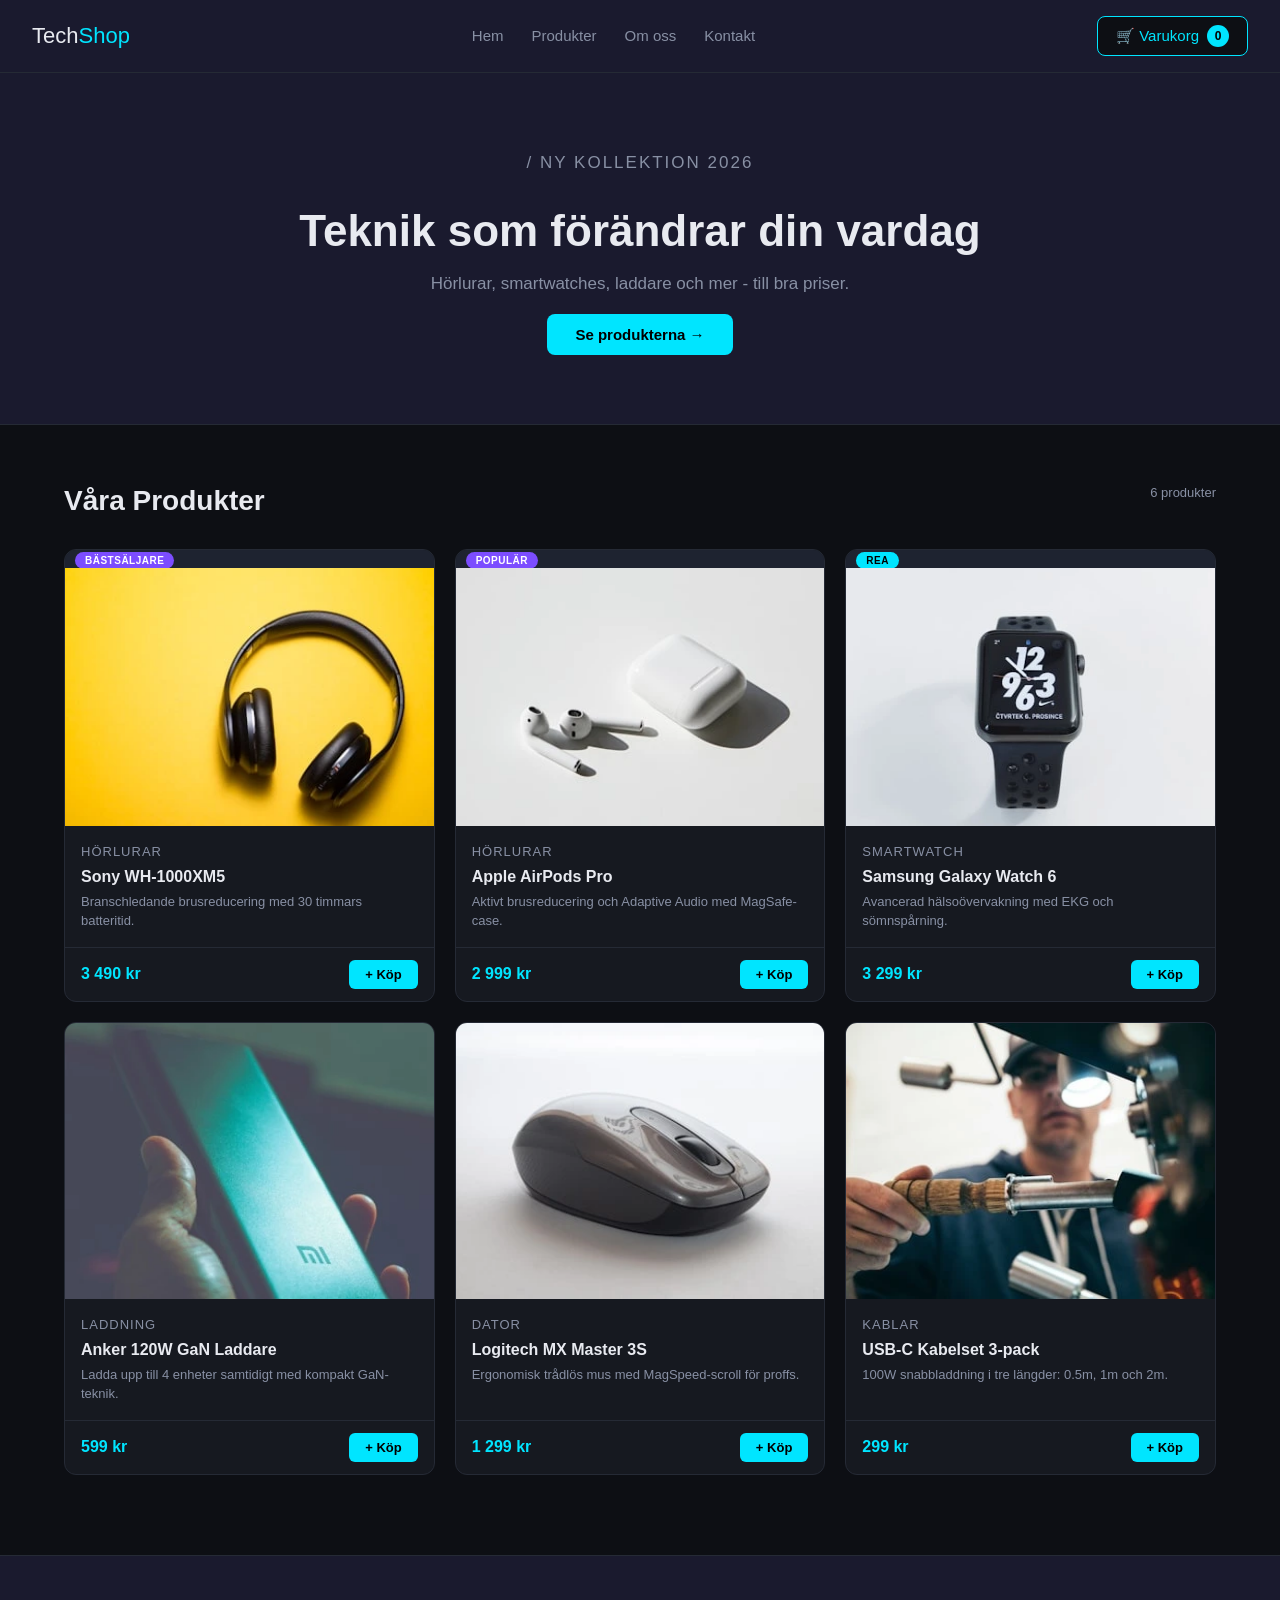
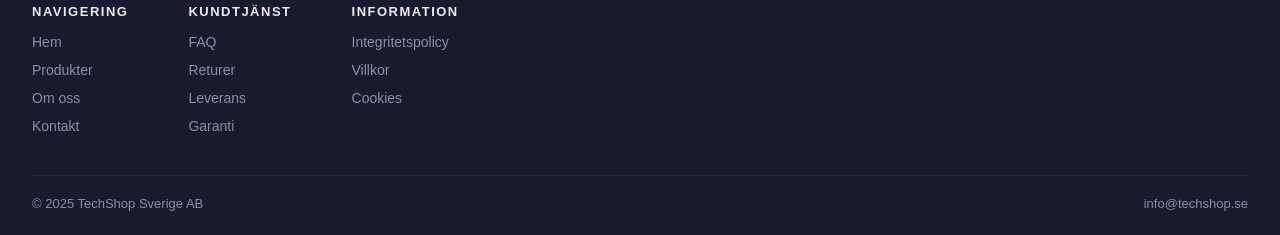
==== commit e096175c: "css klar och med kommentarer" ====
--- a/index.html
+++ b/index.html
@@ -8,12 +8,14 @@
   <link rel="preconnect" href="https://fonts.gstatic.com" crossorigin>
   <link href="https://fonts.googleapis.com/css2?family=Syne:wght@700&family=Space+Grotesk:wght@400;600&display=swap" rel="stylesheet">
   <link rel="stylesheet" href="style.css">
+  <script defer src="script.js"></script>
+
 </head>
 <body>
 
 <!-- Sidhuvud -->
 <header class="sidhuvud">
-  <a class="logo" href="#">Tech<span>Shop</span></a>
+  <a class="logo" href="#index.html">Tech<span>Shop</span></a>
 
   <ul class="nav-lankar">
     <li><a href="#">Hem</a></li>
@@ -33,7 +35,7 @@
   <div class="hero-inner">
     <p class="hero-etikett">/ Ny kollektion 2026</p>
     <h1>Teknik som förändrar din vardag</h1>
-    <p>Hörlurar, smartwatches, laddare och mer – till bra priser.</p>
+    <p>Hörlurar, smartwatches, laddare och mer - till bra priser.</p>
     <a href="#produkter" class="hero-knapp">Se produkterna →</a>
   </div>
 </section>
@@ -182,6 +184,5 @@
 </div>
 </footer>
 
-<script src="script.js"></script>
 </body>
 </html>
--- a/style.css
+++ b/style.css
@@ -1,384 +1,503 @@
+/* ===== RESET ===== */
 * {
-    margin: 0;
-    padding: 0;
-    box-sizing: border-box;
+  margin: 0;
+  padding: 0;
+  box-sizing: border-box;
 }
 
 body {
-    background-color: #0D0F14;
-    color: #E8EAF0;
-    font-family: Arial, sans-serif;
-    font-size: 16px;
-}
-
-/* Rubriker */
-h1 { font-size: 2rem; }
-h2 { font-size: 1.5rem; }
-h3 { font-size: 1rem; }
+  font-family: 'Space Grotesk', Arial, sans-serif;
+  background-color: #0D0F14;
+  color: #E8EAF0;
+}
 
 a {
-    color: #00E5FF;
-    text-decoration: none;
-}
-
-a:hover { text-decoration: underline; }
-a:focus, button:focus { outline: 2px solid #00E5FF; }
-
-img { max-width: 100%; display: block; }
-ul { list-style: none; }
-
-/* SIDHUVUD */
-
+  text-decoration: none;
+  color: #E8EAF0;
+}
+
+ul {
+  list-style: none;
+}
+
+img {
+  max-width: 100%;
+  display: block;
+}
+
+
+/* ===== SIDHUVUD ===== */
 .sidhuvud {
-    background-color: #1A1A2E;
-    border-bottom: 1px solid #252A35;
-    padding: 0 20px;
-    height: 60px;
-    display: flex;
-    align-items: center;
-    justify-content: space-between;
-}
-
-.logo { font-size: 1.3rem; color: white; }
-.logo > span { color: #00E5FF; }
+  display: flex;
+  align-items: center;
+  justify-content: space-between;
+  padding: 16px 32px;
+  background-color: #1A1A2E;
+  border-bottom: 1px solid #252A35;
+}
+
+.logo {
+  font-family: 'Syne', sans-serif;
+  font-size: 22px;
+  color: #E8EAF0;
+}
+
+.logo span {
+  color: #00E5FF;
+}
 
 .nav-lankar {
-    display: flex;
-    gap: 5px;
-    list-style: none;
+  display: flex;
+  gap: 28px;
 }
 
 .nav-lankar a {
-    color: #8890A4;
-    padding: 5px 10px;
-    border-radius: 6px;
+  font-size: 15px;
+  color: #8890A4;
 }
 
 .nav-lankar a:hover {
-    color: white;
-    background-color: #ffffff15;
-    text-decoration: none;
+  color: #00E5FF;
 }
 
 .varukorg-knapp {
-    background: none;
-    border: 1px solid #252A35;
-    border-radius: 6px;
-    color: #E8EAF0;
-    padding: 5px 12px;
-    cursor: pointer;
-}
-
-.varukorg-knapp:hover { border-color: #00E5FF; color: #00E5FF; }
+  display: flex;
+  align-items: center;
+  gap: 8px;
+  background-color: #0D0F14;
+  border: 1px solid #00E5FF;
+  color: #00E5FF;
+  padding: 8px 18px;
+  border-radius: 8px;
+  font-size: 15px;
+}
+
+.varukorg-knapp:hover {
+  background-color: #00E5FF;
+  color: #000000;
+}
 
 .varukorg-antal {
-    background-color: #00E5FF;
-    color: black;
-    font-size: 0.7rem;
-    font-weight: bold;
-    width: 18px;
-    height: 18px;
-    border-radius: 50%;
-    display: inline-flex;
-    align-items: center;
-    justify-content: center;
-}
-
-/* HERO */
-
+  background-color: #00E5FF;
+  color: #000000;
+  font-weight: 700;
+  border-radius: 50%;
+  width: 22px;
+  height: 22px;
+  display: flex;
+  align-items: center;
+  justify-content: center;
+  font-size: 12px;
+}
+
+
+/* ===== HERO ===== */
 .hero {
-    background-color: #111318;
-    border-bottom: 1px solid #252A35;
-    min-height: 40vh;
-    display: flex;
-    align-items: center;
-    justify-content: center;
-    text-align: center;
-    padding: 40px 20px;
-}
-
-.hero-inner { max-width: 600px; }
+  background-color: #1A1A2E;
+  color: #E8EAF0;
+  padding: 80px 32px;
+  text-align: center;
+  border-bottom: 1px solid #252A35;
+}
 
 .hero-etikett {
-    color: #00E5FF;
-    font-size: 0.8rem;
-    text-transform: uppercase;
-    margin-bottom: 15px;
-}
-
-.hero h1 { color: white; margin-bottom: 10px; }
-.hero-inner > p { color: #8890A4; margin-bottom: 20px; }
+  font-size: 13px;
+  color: #00E5FF;
+  margin-bottom: 16px;
+  letter-spacing: 2px;
+  text-transform: uppercase;
+}
+
+.hero h1 {
+  font-family: 'Syne', sans-serif;
+  font-size: 44px;
+  margin-bottom: 16px;
+  line-height: 1.2;
+}
+
+.hero p {
+  font-size: 17px;
+  color: #8890A4;
+  margin-bottom: 32px;
+}
 
 .hero-knapp {
-    background-color: #00E5FF;
-    color: black;
-    font-weight: bold;
-    padding: 10px 25px;
-    border-radius: 8px;
-    display: inline-block;
-}
-
-.hero-knapp:hover { background-color: white; text-decoration: none; }
-
-/* PRODUKTER */
-
+  background-color: #00E5FF;
+  color: #000000;
+  padding: 12px 28px;
+  border-radius: 8px;
+  font-size: 15px;
+  font-weight: 600;
+}
+
+.hero-knapp:hover {
+  background-color: #00ccdd;
+}
+
+
+/* ===== PRODUKTER ===== */
 #produkter {
-    max-width: 1200px;
-    margin: 0 auto;
-    padding: 30px 20px;
+  max-width: 1200px;
+  margin: 60px auto;
+  padding: 0 24px;
 }
 
 .sektion-rubrik {
-    display: flex;
-    justify-content: space-between;
-    align-items: center;
-    border-bottom: 1px solid #252A35;
-    padding-bottom: 10px;
-    margin-bottom: 20px;
-}
-
-.sektion-rubrik span { color: #8890A4; font-size: 0.85rem; }
-
-
-
-/* PRODUKTGRID - 3 kolumner på dator */
+  display: flex;
+  justify-content: space-between;
+  gap: 12px;
+  margin-bottom: 32px;
+}
+
+.sektion-rubrik h2 {
+  font-family: 'Syne', sans-serif;
+  font-size: 28px;
+  color: #E8EAF0;
+}
+
+.sektion-rubrik span {
+  font-size: 13px;
+  color: #8890A4;
+}
 
 .produkt-grid {
-    display: grid;
-    grid-template-columns: repeat(3, 1fr);
-    gap: 15px;
-}
-
-/* Första kortet tar 2 kolumner */
-.kort-stor {
-    grid-column: 1 / 3;
-    grid-row: 1;
-    flex-direction: row;
-}
-
-.kort-stor .kort-bild { width: 50%; }
-.kort-stor .kort-info { flex: 1; }
-
+  display: grid;
+  grid-template-columns: repeat(3, 1fr);
+  gap: 20px;
+}
+
+
+/* ===== PRODUKT-KORT ===== */
 .produkt-kort {
-    background-color: #161920;
-    border: 1px solid #252A35;
-    border-radius: 10px;
-    overflow: hidden;
-    display: flex;
+  background-color: #161920;
+  border: 1px solid #252A35;
+  border-radius: 12px;
+  overflow: hidden;
+  display: flex;
+  flex-direction: column;
+}
+
+.produkt-kort:hover {
+  border-color: #00E5FF;
+}
+
+.kort-bild {
+  background-color: #1e2330;
+  aspect-ratio: 4/3;
+  overflow: hidden;
+}
+
+.kort-bild img {
+  width: 100%;
+  height: 100%;
+  object-fit: cover;
+}
+
+.badge {
+  background-color: #7C4DFF;
+  color: #ffffff;
+  font-size: 10px;
+  font-weight: 700;
+  padding: 3px 10px;
+  border-radius: 20px;
+  text-transform: uppercase;
+  letter-spacing: 0.5px;
+  width: fit-content;
+  margin: 10px;
+}
+
+.badge.rea {
+  background-color: #00E5FF;
+  color: #000000;
+}
+
+.kort-info {
+  padding: 16px;
+  flex: 1;
+}
+
+.kategori {
+  font-size: 11px;
+  color: #00E5FF;
+  text-transform: uppercase;
+  letter-spacing: 1px;
+  margin-bottom: 6px;
+}
+
+.kort-info h3 {
+  font-family: 'Syne', sans-serif;
+  font-size: 16px;
+  color: #E8EAF0;
+  margin-bottom: 6px;
+}
+
+.kort-info p {
+  font-size: 13px;
+  color: #8890A4;
+  line-height: 1.5;
+}
+
+.kort-footer {
+  display: flex;
+  align-items: center;
+  justify-content: space-between;
+  padding: 12px 16px;
+  border-top: 1px solid #252A35;
+}
+
+.pris {
+  font-size: 16px;
+  font-weight: 700;
+  color: #00E5FF;
+}
+
+.kort-footer button {
+  background-color: #00E5FF;
+  color: #000000;
+  border: none;
+  padding: 7px 16px;
+  border-radius: 6px;
+  font-size: 13px;
+  font-weight: 600;
+  cursor: pointer;
+}
+
+.kort-footer button:hover {
+  background-color: #00ccdd;
+}
+
+
+/* ===== VARUKORG-SIDA ===== */
+#varukorg-sida {
+  max-width: 700px;
+  margin: 60px auto;
+  padding: 0 24px;
+}
+
+#varukorg-sida h2 {
+  font-family: 'Syne', sans-serif;
+  font-size: 28px;
+  color: #E8EAF0;
+  margin-bottom: 24px;
+}
+
+.tillbaka-lank {
+  font-size: 14px;
+  color: #00E5FF;
+  margin-bottom: 20px;
+  display: block;
+}
+
+.tillbaka-lank:hover {
+  color: #00ccdd;
+}
+
+.varukorg-rad {
+  display: flex;
+  align-items: center;
+  gap: 16px;
+  background-color: #161920;
+  border: 1px solid #252A35;
+  border-radius: 10px;
+  padding: 14px 18px;
+  margin-bottom: 12px;
+}
+
+.varukorg-rad p {
+  flex: 1;
+  font-size: 15px;
+  color: #E8EAF0;
+}
+
+.varukorg-rad > span {
+  font-size: 15px;
+  font-weight: 700;
+  color: #00E5FF;
+  min-width: 90px;
+  text-align: right;
+}
+
+.antal-kontroll {
+  display: flex;
+  align-items: center;
+  gap: 10px;
+}
+
+.antal-kontroll button {
+  width: 30px;
+  height: 30px;
+  border: 1px solid #252A35;
+  background-color: #0D0F14;
+  color: #E8EAF0;
+  border-radius: 6px;
+  font-size: 16px;
+  cursor: pointer;
+}
+
+.antal-kontroll button:hover {
+  border-color: #00E5FF;
+  color: #00E5FF;
+}
+
+.antal-kontroll span {
+  font-size: 15px;
+  min-width: 20px;
+  text-align: center;
+  color: #E8EAF0;
+}
+
+.ta-bort {
+  background-color: #161920;
+  border: 1px solid #252A35;
+  color: #8890A4;
+  font-size: 16px;
+  cursor: pointer;
+  padding: 4px 8px;
+  border-radius: 6px;
+}
+
+.ta-bort:hover {
+  color: #ff4d4d;
+  border-color: #ff4d4d;
+}
+
+#varukorg-botten {
+  margin-top: 24px;
+  padding: 20px;
+  background-color: #161920;
+  border: 1px solid #252A35;
+  border-radius: 10px;
+  display: flex;
+  align-items: center;
+  justify-content: space-between;
+  gap: 12px;
+  flex-wrap: wrap;
+}
+
+#varukorg-botten p {
+  font-size: 17px;
+  color: #E8EAF0;
+}
+
+#total-pris {
+  color: #00E5FF;
+}
+
+#varukorg-botten button {
+  padding: 10px 22px;
+  border-radius: 8px;
+  font-size: 15px;
+  font-weight: 600;
+  cursor: pointer;
+  border: none;
+}
+
+#varukorg-botten button:first-of-type {
+  background-color: #00E5FF;
+  color: #000000;
+}
+
+#varukorg-botten button:first-of-type:hover {
+  background-color: #00ccdd;
+}
+
+#varukorg-botten button:last-of-type {
+  background-color: #252A35;
+  color: #8890A4;
+  border: 1px solid #252A35;
+}
+
+#varukorg-botten button:last-of-type:hover {
+  border-color: #ff4d4d;
+  color: #ff4d4d;
+}
+
+
+/* ===== SIDFOT ===== */
+footer {
+  background-color: #1A1A2E;
+  border-top: 1px solid #252A35;
+  color: #8890A4;
+  padding: 48px 32px 24px;
+  margin-top: 80px;
+}
+
+.footer-lankar {
+  display: flex;
+  gap: 60px;
+  margin-bottom: 40px;
+}
+
+.footer-lankar h3 {
+  font-family: 'Syne', sans-serif;
+  font-size: 13px;
+  color: #E8EAF0;
+  text-transform: uppercase;
+  letter-spacing: 1.5px;
+  margin-bottom: 14px;
+}
+
+.footer-lankar ul {
+  display: flex;
+  flex-direction: column;
+  gap: 10px;
+}
+
+.footer-lankar a {
+  font-size: 14px;
+  color: #8890A4;
+}
+
+.footer-lankar a:hover {
+  color: #00E5FF;
+}
+
+.footer-botten {
+  border-top: 1px solid #252A35;
+  padding-top: 20px;
+  display: flex;
+  justify-content: space-between;
+  font-size: 13px;
+  color: #8890A4;
+}
+
+
+/* ===== RESPONSIV ===== */
+@media (max-width: 1199px) {
+  .produkt-grid {
+    grid-template-columns: repeat(2, 1fr);
+  }
+}
+
+@media (max-width: 768px) {
+  .sidhuvud {
+    flex-wrap: wrap;
+    gap: 12px;
+    padding: 14px 16px;
+  }
+
+  .nav-lankar {
+    display: none;
+  }
+
+  .hero {
+    padding: 50px 20px;
+  }
+
+  .hero h1 {
+    font-size: 28px;
+  }
+
+  .produkt-grid {
+    grid-template-columns: 1fr;
+  }
+
+  .footer-lankar {
     flex-direction: column;
-}
-
-.produkt-kort:hover {
-    border-color: #00E5FF50;
-    transform: translateY(-3px);
-    transition: 0.2s;
-}
-
-.kort-bild {
-    background-color: #1a1d24;
-    aspect-ratio: 4/3;
-    overflow: hidden;
-    position: relative;
-}
-
-.kort-bild img { width: 100%; height: 100%; object-fit: cover; }
-
-.badge {
-    position: absolute;
-    top: 8px;
-    left: 8px;
-    background-color: #7C4DFF;
-    color: white;
-    font-size: 0.7rem;
-    font-weight: bold;
-    padding: 2px 7px;
-    border-radius: 4px;
-}
-
-.badge.rea { background-color: #E53935; }
-
-.kort-info {
-    padding: 12px;
-    flex: 1;
-    display: flex;
-    flex-direction: column;
-    gap: 5px;
-}
-
-.kategori { color: #00E5FF; font-size: 0.75rem; text-transform: uppercase; }
-.kort-info h3 { color: white; }
-.kort-info p { color: #8890A4; font-size: 0.85rem; }
-
-.kort-footer {
-    display: flex;
-    align-items: center;
-    justify-content: space-between;
-    padding: 10px 12px;
-    border-top: 1px solid #252A35;
-}
-
-.pris { color: #00E5FF; font-size: 1.1rem; font-weight: bold; }
-
-.kort-footer > button {
-    background-color: #00E5FF;
-    color: black;
-    border: none;
-    border-radius: 6px;
-    font-size: 0.85rem;
-    font-weight: bold;
-    padding: 6px 12px;
-    cursor: pointer;
-}
-
-.kort-footer > button:hover { background-color: white; }
-
-/* SIDFOT */
-
-footer {
-    background-color: #1A1A2E;
-    border-top: 1px solid #252A35;
-    margin-top: 50px;
-    padding: 30px 20px 15px;
-}
-
-.footer-lankar {
-    max-width: 1200px;
-    margin: 0 auto 20px;
-    display: grid;
-    grid-template-columns: repeat(3, 1fr);
-    gap: 20px;
-}
-
-.footer-lankar h3 { color: #8890A4; font-size: 0.85rem; margin-bottom: 10px; }
-.footer-lankar ul { display: flex; flex-direction: column; gap: 5px; }
-.footer-lankar a { color: #8890A4; font-size: 0.88rem; }
-.footer-lankar a:hover { color: #00E5FF; text-decoration: none; }
-
-.footer-botten {
-    max-width: 1200px;
-    margin: 0 auto;
-    display: flex;
-    justify-content: space-between;
-    border-top: 1px solid #252A35;
-    padding-top: 15px;
-    color: #8890A4;
-    font-size: 0.82rem;
-}
-
-/* SURFPLATTA - 2 kolumner */
-
-@media (max-width: 1100px) {
-    h1 { font-size: 1.8rem; }
-    h2 { font-size: 1.3rem; }
-    .produkt-grid { grid-template-columns: repeat(2, 1fr); }
-    .footer-lankar { grid-template-columns: repeat(2, 1fr); }
-    .kort-stor { grid-column: 1 / 3; flex-direction: column; }
-    .kort-stor .kort-bild { width: 100%; }
-}
-
-/* MOBIL - 1 kolumn */
-
-@media (max-width: 768px) {
-    h1 { font-size: 1.5rem; }
-    h2 { font-size: 1.2rem; }
-    .nav-lankar { display: none; }
-    .produkt-grid { grid-template-columns: 1fr; }
-    .footer-lankar { grid-template-columns: 1fr; }
-    .footer-botten { flex-direction: column; gap: 5px; }
-    .sokrad { flex-direction: column; }
-    .kort-stor { grid-column: 1; flex-direction: column; }
-}
-
-/* VARUKORG SIDA */
-
-#varukorg-sida {
-    max-width: 800px;
-    margin: 30px auto;
-    padding: 0 20px;
-}
-
-.tillbaka-lank {
-    display: inline-block;
-    margin-bottom: 20px;
-    color: #8890A4;
-}
-
-.tillbaka-lank:hover { color: #00E5FF; }
-
-#varukorg-sida h2 { margin-bottom: 20px; }
-
-/* Varje rad i varukorgen */
-.varukorg-rad {
-    background-color: #161920;
-    border: 1px solid #252A35;
-    border-radius: 8px;
-    display: flex;
-    align-items: center;
-    gap: 10px;
-    padding: 12px;
-    margin-bottom: 10px;
-}
-
-.varukorg-rad p { flex: 1; font-weight: bold; }
-.varukorg-rad span { color: #00E5FF; }
-
-.antal-kontroll { display: flex; align-items: center; gap: 5px; }
-
-.antal-kontroll button {
-    background-color: #252A35;
-    border: 1px solid #252A35;
-    color: white;
-    border-radius: 4px;
-    width: 24px;
-    height: 24px;
-    cursor: pointer;
-}
-
-.antal-kontroll button:hover { border-color: #00E5FF; color: #00E5FF; }
-
-.ta-bort {
-    background: none;
-    border: none;
-    color: #8890A4;
-    cursor: pointer;
-    font-size: 1rem;
-}
-
-.ta-bort:hover { color: #E53935; }
-
-/* Botten på varukorgs-sidan */
-#varukorg-botten {
-    border-top: 1px solid #252A35;
-    padding-top: 20px;
-    margin-top: 20px;
-    display: flex;
-    flex-direction: column;
-    gap: 10px;
-}
-
-#varukorg-botten p { font-size: 1.2rem; }
-#total-pris { color: #00E5FF; }
-
-#varukorg-botten button {
-    padding: 10px;
-    border-radius: 8px;
-    cursor: pointer;
-    font-size: 1rem;
-    border: none;
-}
-
-#varukorg-botten button:first-of-type {
-    background-color: #00E5FF;
-    color: black;
-    font-weight: bold;
-}
-
-#varukorg-botten button:first-of-type:hover { background-color: white; }
-
-#varukorg-botten button:last-of-type {
-    background: none;
-    border: 1px solid #252A35;
-    color: #8890A4;
-}
-
-#varukorg-botten button:last-of-type:hover { border-color: #E53935; color: #E53935; }+    gap: 30px;
+  }
+
+  .varukorg-rad {
+    flex-wrap: wrap;
+  }
+}
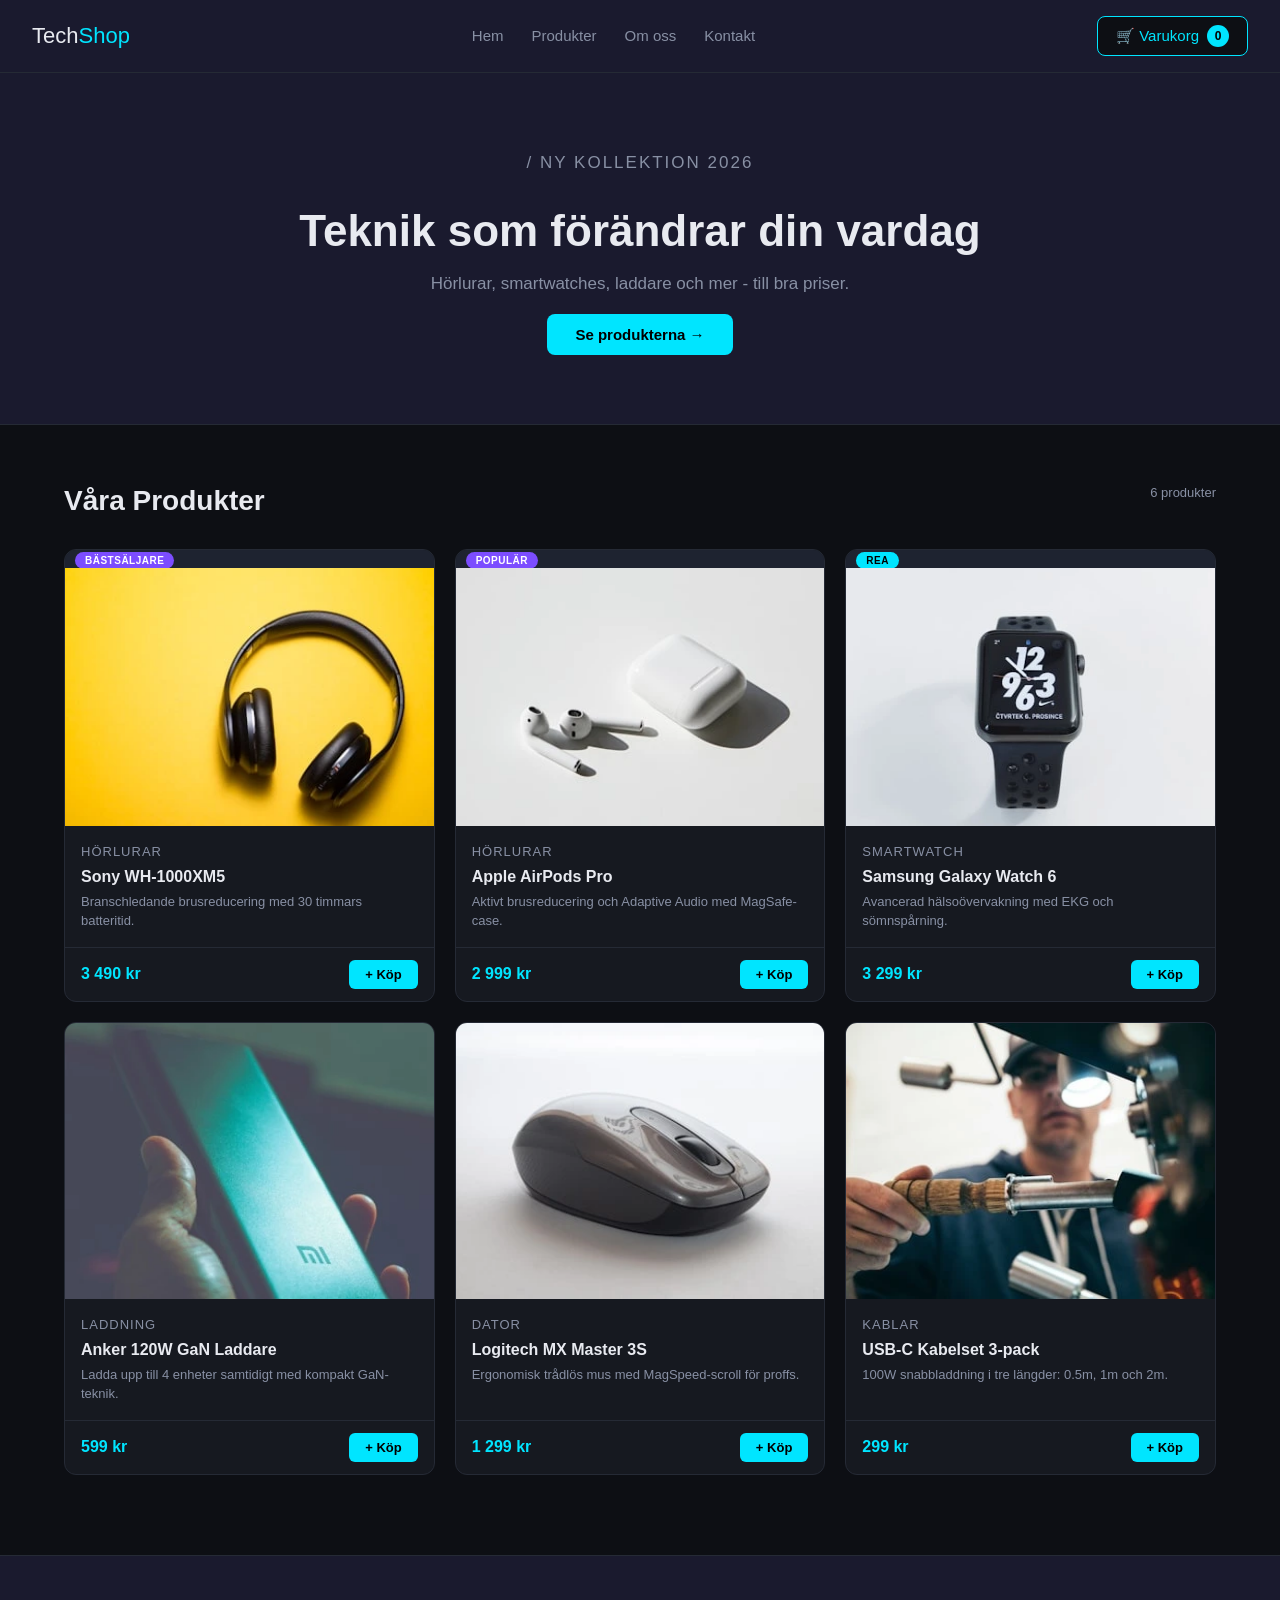
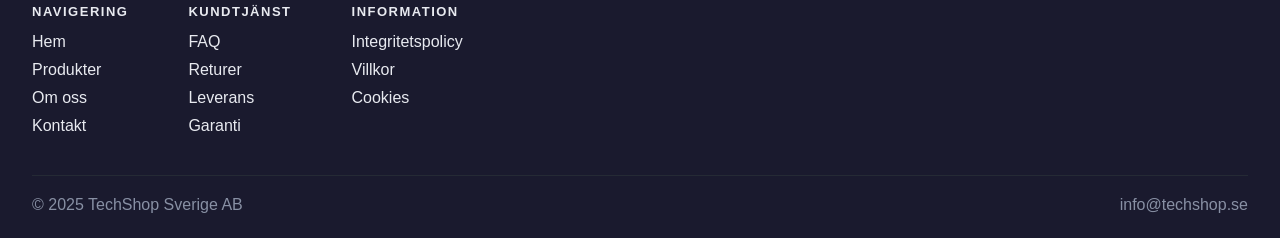
==== commit cf9fda53: "10 commit :)" ====
--- a/index.html
+++ b/index.html
@@ -13,7 +13,7 @@
 </head>
 <body>
 
-<!-- Sidhuvud -->
+<!-- Sidhuvud. -->
 <header class="sidhuvud">
   <a class="logo" href="#index.html">Tech<span>Shop</span></a>
 
--- a/style.css
+++ b/style.css
@@ -1,32 +1,22 @@
-/* ===== RESET ===== */
 * {
   margin: 0;
   padding: 0;
   box-sizing: border-box;
 }
-
 body {
   font-family: 'Space Grotesk', Arial, sans-serif;
   background-color: #0D0F14;
   color: #E8EAF0;
 }
-
 a {
   text-decoration: none;
   color: #E8EAF0;
 }
-
 ul {
   list-style: none;
 }
 
-img {
-  max-width: 100%;
-  display: block;
-}
-
-
-/* ===== SIDHUVUD ===== */
+/* sidhuvud */
 .sidhuvud {
   display: flex;
   align-items: center;
@@ -35,31 +25,25 @@
   background-color: #1A1A2E;
   border-bottom: 1px solid #252A35;
 }
-
 .logo {
   font-family: 'Syne', sans-serif;
   font-size: 22px;
-  color: #E8EAF0;
-}
-
+}
+/* cyan */
 .logo span {
   color: #00E5FF;
 }
-
 .nav-lankar {
   display: flex;
   gap: 28px;
 }
-
 .nav-lankar a {
   font-size: 15px;
   color: #8890A4;
 }
-
-.nav-lankar a:hover {
-  color: #00E5FF;
-}
-
+.nav-lankar a:hover, .footer-lankar a:hover {
+  color: #00E5FF;
+}
 .varukorg-knapp {
   display: flex;
   align-items: center;
@@ -71,12 +55,10 @@
   border-radius: 8px;
   font-size: 15px;
 }
-
 .varukorg-knapp:hover {
   background-color: #00E5FF;
   color: #000000;
 }
-
 .varukorg-antal {
   background-color: #00E5FF;
   color: #000000;
@@ -90,16 +72,13 @@
   font-size: 12px;
 }
 
-
-/* ===== HERO ===== */
+/* hero */
 .hero {
   background-color: #1A1A2E;
-  color: #E8EAF0;
   padding: 80px 32px;
   text-align: center;
   border-bottom: 1px solid #252A35;
 }
-
 .hero-etikett {
   font-size: 13px;
   color: #00E5FF;
@@ -107,20 +86,17 @@
   letter-spacing: 2px;
   text-transform: uppercase;
 }
-
 .hero h1 {
   font-family: 'Syne', sans-serif;
   font-size: 44px;
   margin-bottom: 16px;
   line-height: 1.2;
 }
-
 .hero p {
   font-size: 17px;
   color: #8890A4;
   margin-bottom: 32px;
 }
-
 .hero-knapp {
   background-color: #00E5FF;
   color: #000000;
@@ -129,45 +105,35 @@
   font-size: 15px;
   font-weight: 600;
 }
-
 .hero-knapp:hover {
   background-color: #00ccdd;
 }
 
-
-/* ===== PRODUKTER ===== */
+/* produkter */
 #produkter {
   max-width: 1200px;
   margin: 60px auto;
   padding: 0 24px;
 }
-
 .sektion-rubrik {
   display: flex;
   justify-content: space-between;
   gap: 12px;
   margin-bottom: 32px;
 }
-
 .sektion-rubrik h2 {
   font-family: 'Syne', sans-serif;
   font-size: 28px;
-  color: #E8EAF0;
-}
-
+}
 .sektion-rubrik span {
   font-size: 13px;
   color: #8890A4;
 }
-
 .produkt-grid {
   display: grid;
   grid-template-columns: repeat(3, 1fr);
   gap: 20px;
 }
-
-
-/* ===== PRODUKT-KORT ===== */
 .produkt-kort {
   background-color: #161920;
   border: 1px solid #252A35;
@@ -176,23 +142,20 @@
   display: flex;
   flex-direction: column;
 }
-
 .produkt-kort:hover {
   border-color: #00E5FF;
 }
-
 .kort-bild {
   background-color: #1e2330;
   aspect-ratio: 4/3;
   overflow: hidden;
 }
-
 .kort-bild img {
   width: 100%;
   height: 100%;
   object-fit: cover;
 }
-
+/* etikett */
 .badge {
   background-color: #7C4DFF;
   color: #ffffff;
@@ -205,17 +168,14 @@
   width: fit-content;
   margin: 10px;
 }
-
 .badge.rea {
   background-color: #00E5FF;
   color: #000000;
 }
-
 .kort-info {
   padding: 16px;
   flex: 1;
 }
-
 .kategori {
   font-size: 11px;
   color: #00E5FF;
@@ -223,20 +183,16 @@
   letter-spacing: 1px;
   margin-bottom: 6px;
 }
-
 .kort-info h3 {
   font-family: 'Syne', sans-serif;
   font-size: 16px;
-  color: #E8EAF0;
   margin-bottom: 6px;
 }
-
 .kort-info p {
   font-size: 13px;
   color: #8890A4;
   line-height: 1.5;
 }
-
 .kort-footer {
   display: flex;
   align-items: center;
@@ -244,13 +200,11 @@
   padding: 12px 16px;
   border-top: 1px solid #252A35;
 }
-
 .pris {
   font-size: 16px;
   font-weight: 700;
   color: #00E5FF;
 }
-
 .kort-footer button {
   background-color: #00E5FF;
   color: #000000;
@@ -261,37 +215,22 @@
   font-weight: 600;
   cursor: pointer;
 }
-
 .kort-footer button:hover {
   background-color: #00ccdd;
 }
 
-
-/* ===== VARUKORG-SIDA ===== */
+/* varukorg */
 #varukorg-sida {
   max-width: 700px;
   margin: 60px auto;
   padding: 0 24px;
 }
-
-#varukorg-sida h2 {
-  font-family: 'Syne', sans-serif;
-  font-size: 28px;
-  color: #E8EAF0;
-  margin-bottom: 24px;
-}
-
 .tillbaka-lank {
   font-size: 14px;
   color: #00E5FF;
   margin-bottom: 20px;
   display: block;
 }
-
-.tillbaka-lank:hover {
-  color: #00ccdd;
-}
-
 .varukorg-rad {
   display: flex;
   align-items: center;
@@ -302,13 +241,10 @@
   padding: 14px 18px;
   margin-bottom: 12px;
 }
-
 .varukorg-rad p {
   flex: 1;
   font-size: 15px;
-  color: #E8EAF0;
-}
-
+}
 .varukorg-rad > span {
   font-size: 15px;
   font-weight: 700;
@@ -316,13 +252,11 @@
   min-width: 90px;
   text-align: right;
 }
-
 .antal-kontroll {
   display: flex;
   align-items: center;
   gap: 10px;
 }
-
 .antal-kontroll button {
   width: 30px;
   height: 30px;
@@ -333,19 +267,15 @@
   font-size: 16px;
   cursor: pointer;
 }
-
 .antal-kontroll button:hover {
   border-color: #00E5FF;
   color: #00E5FF;
 }
-
 .antal-kontroll span {
   font-size: 15px;
   min-width: 20px;
   text-align: center;
-  color: #E8EAF0;
-}
-
+}
 .ta-bort {
   background-color: #161920;
   border: 1px solid #252A35;
@@ -355,12 +285,10 @@
   padding: 4px 8px;
   border-radius: 6px;
 }
-
 .ta-bort:hover {
   color: #ff4d4d;
   border-color: #ff4d4d;
 }
-
 #varukorg-botten {
   margin-top: 24px;
   padding: 20px;
@@ -373,16 +301,9 @@
   gap: 12px;
   flex-wrap: wrap;
 }
-
-#varukorg-botten p {
-  font-size: 17px;
-  color: #E8EAF0;
-}
-
 #total-pris {
   color: #00E5FF;
 }
-
 #varukorg-botten button {
   padding: 10px 22px;
   border-radius: 8px;
@@ -396,7 +317,6 @@
   background-color: #00E5FF;
   color: #000000;
 }
-
 #varukorg-botten button:first-of-type:hover {
   background-color: #00ccdd;
 }
@@ -406,14 +326,12 @@
   color: #8890A4;
   border: 1px solid #252A35;
 }
-
 #varukorg-botten button:last-of-type:hover {
   border-color: #ff4d4d;
   color: #ff4d4d;
 }
 
-
-/* ===== SIDFOT ===== */
+/* footer */
 footer {
   background-color: #1A1A2E;
   border-top: 1px solid #252A35;
@@ -421,13 +339,11 @@
   padding: 48px 32px 24px;
   margin-top: 80px;
 }
-
 .footer-lankar {
   display: flex;
   gap: 60px;
   margin-bottom: 40px;
 }
-
 .footer-lankar h3 {
   font-family: 'Syne', sans-serif;
   font-size: 13px;
@@ -436,33 +352,19 @@
   letter-spacing: 1.5px;
   margin-bottom: 14px;
 }
-
 .footer-lankar ul {
   display: flex;
   flex-direction: column;
   gap: 10px;
 }
-
-.footer-lankar a {
-  font-size: 14px;
-  color: #8890A4;
-}
-
-.footer-lankar a:hover {
-  color: #00E5FF;
-}
-
 .footer-botten {
   border-top: 1px solid #252A35;
   padding-top: 20px;
   display: flex;
   justify-content: space-between;
-  font-size: 13px;
-  color: #8890A4;
-}
-
-
-/* ===== RESPONSIV ===== */
+}
+
+/* responsiv */
 @media (max-width: 1199px) {
   .produkt-grid {
     grid-template-columns: repeat(2, 1fr);
@@ -475,28 +377,22 @@
     gap: 12px;
     padding: 14px 16px;
   }
-
   .nav-lankar {
     display: none;
   }
-
   .hero {
     padding: 50px 20px;
   }
-
   .hero h1 {
     font-size: 28px;
   }
-
   .produkt-grid {
     grid-template-columns: 1fr;
   }
-
   .footer-lankar {
     flex-direction: column;
     gap: 30px;
   }
-
   .varukorg-rad {
     flex-wrap: wrap;
   }
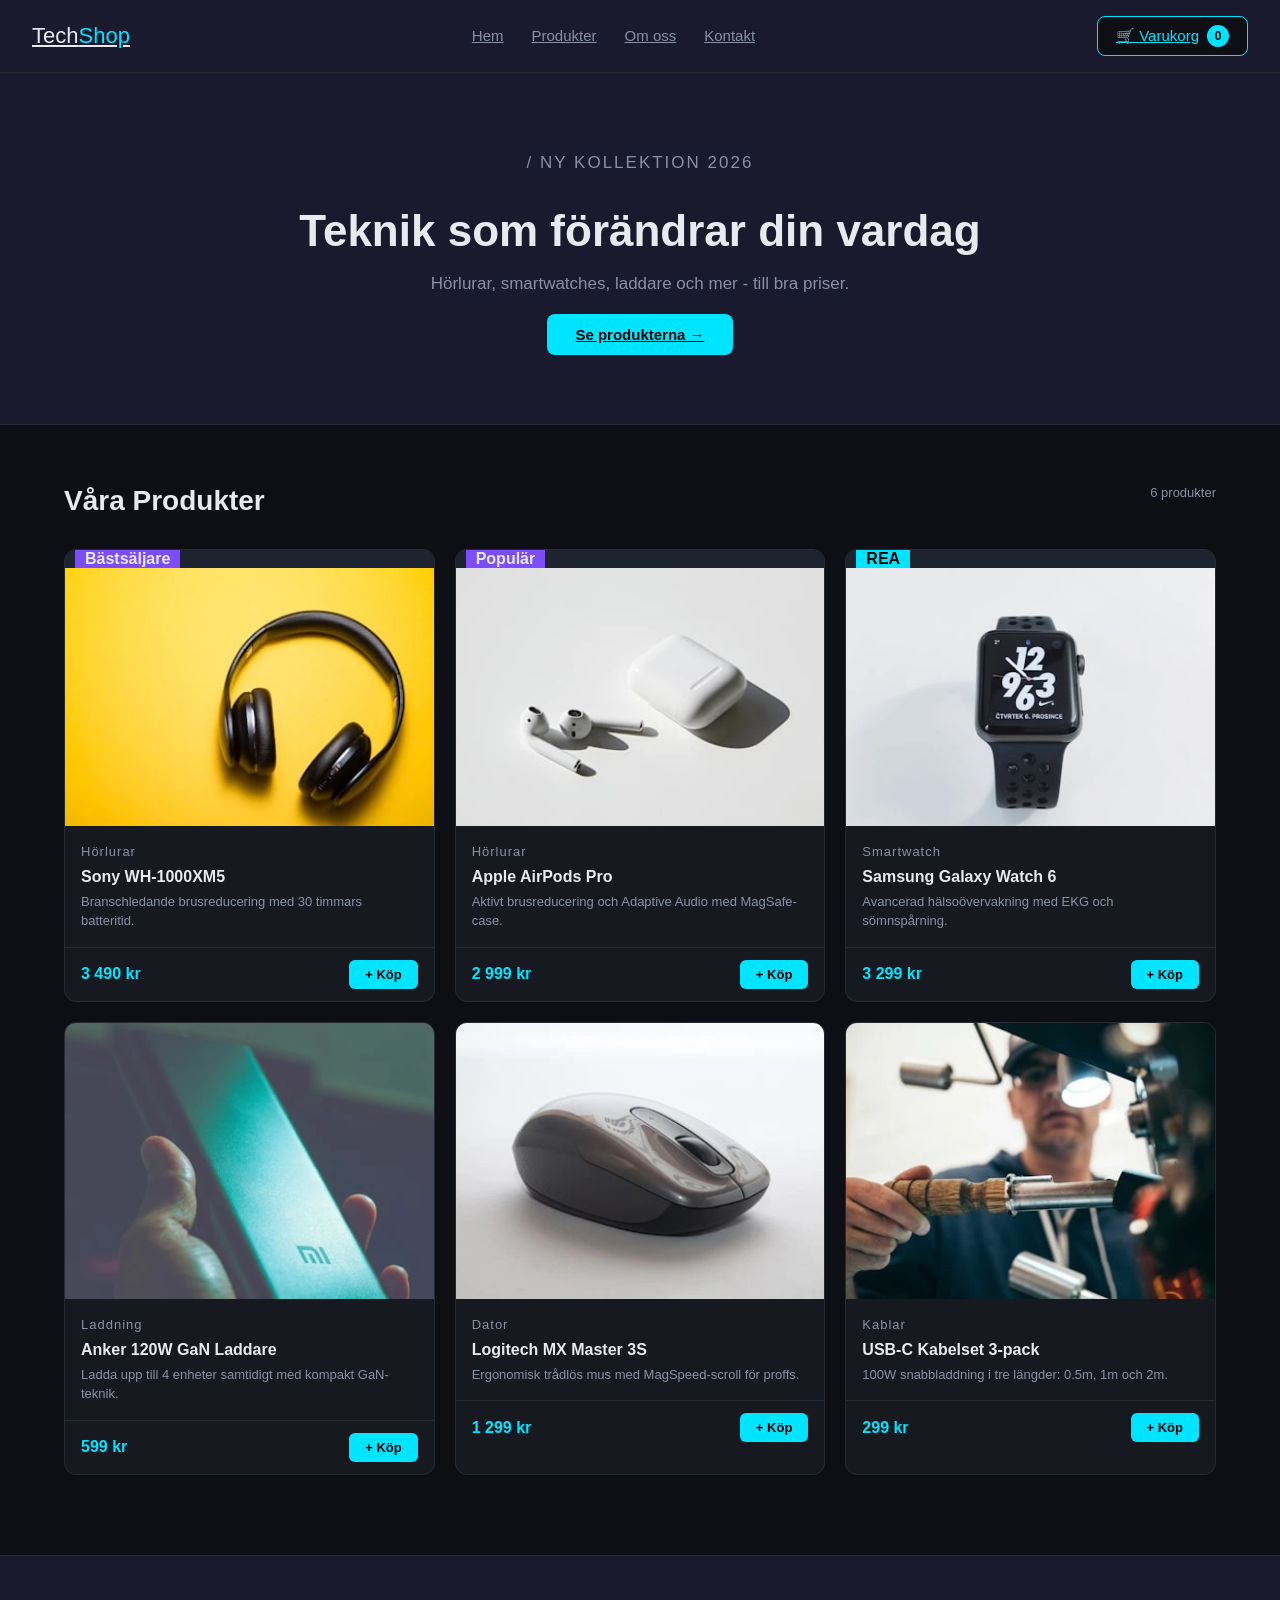
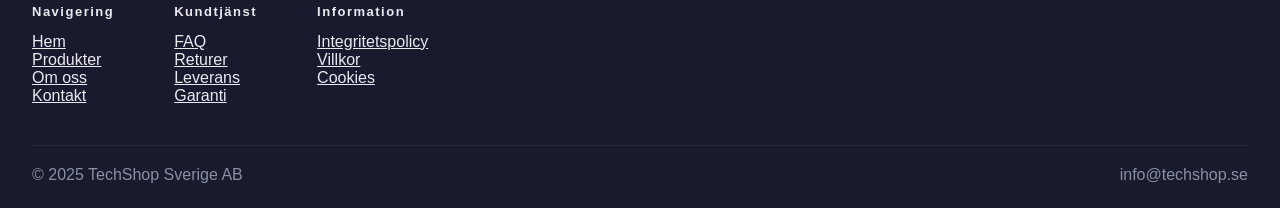
==== commit 9cd9824f: "11 commit så perfekt" ====
--- a/index.html
+++ b/index.html
@@ -9,7 +9,6 @@
   <link href="https://fonts.googleapis.com/css2?family=Syne:wght@700&family=Space+Grotesk:wght@400;600&display=swap" rel="stylesheet">
   <link rel="stylesheet" href="style.css">
   <script defer src="script.js"></script>
-
 </head>
 <body>
 
--- a/style.css
+++ b/style.css
@@ -9,7 +9,6 @@
   color: #E8EAF0;
 }
 a {
-  text-decoration: none;
   color: #E8EAF0;
 }
 ul {
@@ -129,6 +128,7 @@
   font-size: 13px;
   color: #8890A4;
 }
+/* produkternas struktur */
 .produkt-grid {
   display: grid;
   grid-template-columns: repeat(3, 1fr);
@@ -158,13 +158,8 @@
 /* etikett */
 .badge {
   background-color: #7C4DFF;
-  color: #ffffff;
-  font-size: 10px;
   font-weight: 700;
   padding: 3px 10px;
-  border-radius: 20px;
-  text-transform: uppercase;
-  letter-spacing: 0.5px;
   width: fit-content;
   margin: 10px;
 }
@@ -174,12 +169,10 @@
 }
 .kort-info {
   padding: 16px;
-  flex: 1;
 }
 .kategori {
   font-size: 11px;
   color: #00E5FF;
-  text-transform: uppercase;
   letter-spacing: 1px;
   margin-bottom: 6px;
 }
@@ -226,109 +219,9 @@
   padding: 0 24px;
 }
 .tillbaka-lank {
-  font-size: 14px;
   color: #00E5FF;
   margin-bottom: 20px;
   display: block;
-}
-.varukorg-rad {
-  display: flex;
-  align-items: center;
-  gap: 16px;
-  background-color: #161920;
-  border: 1px solid #252A35;
-  border-radius: 10px;
-  padding: 14px 18px;
-  margin-bottom: 12px;
-}
-.varukorg-rad p {
-  flex: 1;
-  font-size: 15px;
-}
-.varukorg-rad > span {
-  font-size: 15px;
-  font-weight: 700;
-  color: #00E5FF;
-  min-width: 90px;
-  text-align: right;
-}
-.antal-kontroll {
-  display: flex;
-  align-items: center;
-  gap: 10px;
-}
-.antal-kontroll button {
-  width: 30px;
-  height: 30px;
-  border: 1px solid #252A35;
-  background-color: #0D0F14;
-  color: #E8EAF0;
-  border-radius: 6px;
-  font-size: 16px;
-  cursor: pointer;
-}
-.antal-kontroll button:hover {
-  border-color: #00E5FF;
-  color: #00E5FF;
-}
-.antal-kontroll span {
-  font-size: 15px;
-  min-width: 20px;
-  text-align: center;
-}
-.ta-bort {
-  background-color: #161920;
-  border: 1px solid #252A35;
-  color: #8890A4;
-  font-size: 16px;
-  cursor: pointer;
-  padding: 4px 8px;
-  border-radius: 6px;
-}
-.ta-bort:hover {
-  color: #ff4d4d;
-  border-color: #ff4d4d;
-}
-#varukorg-botten {
-  margin-top: 24px;
-  padding: 20px;
-  background-color: #161920;
-  border: 1px solid #252A35;
-  border-radius: 10px;
-  display: flex;
-  align-items: center;
-  justify-content: space-between;
-  gap: 12px;
-  flex-wrap: wrap;
-}
-#total-pris {
-  color: #00E5FF;
-}
-#varukorg-botten button {
-  padding: 10px 22px;
-  border-radius: 8px;
-  font-size: 15px;
-  font-weight: 600;
-  cursor: pointer;
-  border: none;
-}
-
-#varukorg-botten button:first-of-type {
-  background-color: #00E5FF;
-  color: #000000;
-}
-#varukorg-botten button:first-of-type:hover {
-  background-color: #00ccdd;
-}
-
-#varukorg-botten button:last-of-type {
-  background-color: #252A35;
-  color: #8890A4;
-  border: 1px solid #252A35;
-}
-#varukorg-botten button:last-of-type:hover {
-  border-color: #ff4d4d;
-  color: #ff4d4d;
 }
 
 /* footer */
@@ -348,15 +241,10 @@
   font-family: 'Syne', sans-serif;
   font-size: 13px;
   color: #E8EAF0;
-  text-transform: uppercase;
   letter-spacing: 1.5px;
   margin-bottom: 14px;
 }
-.footer-lankar ul {
-  display: flex;
-  flex-direction: column;
-  gap: 10px;
-}
+
 .footer-botten {
   border-top: 1px solid #252A35;
   padding-top: 20px;
